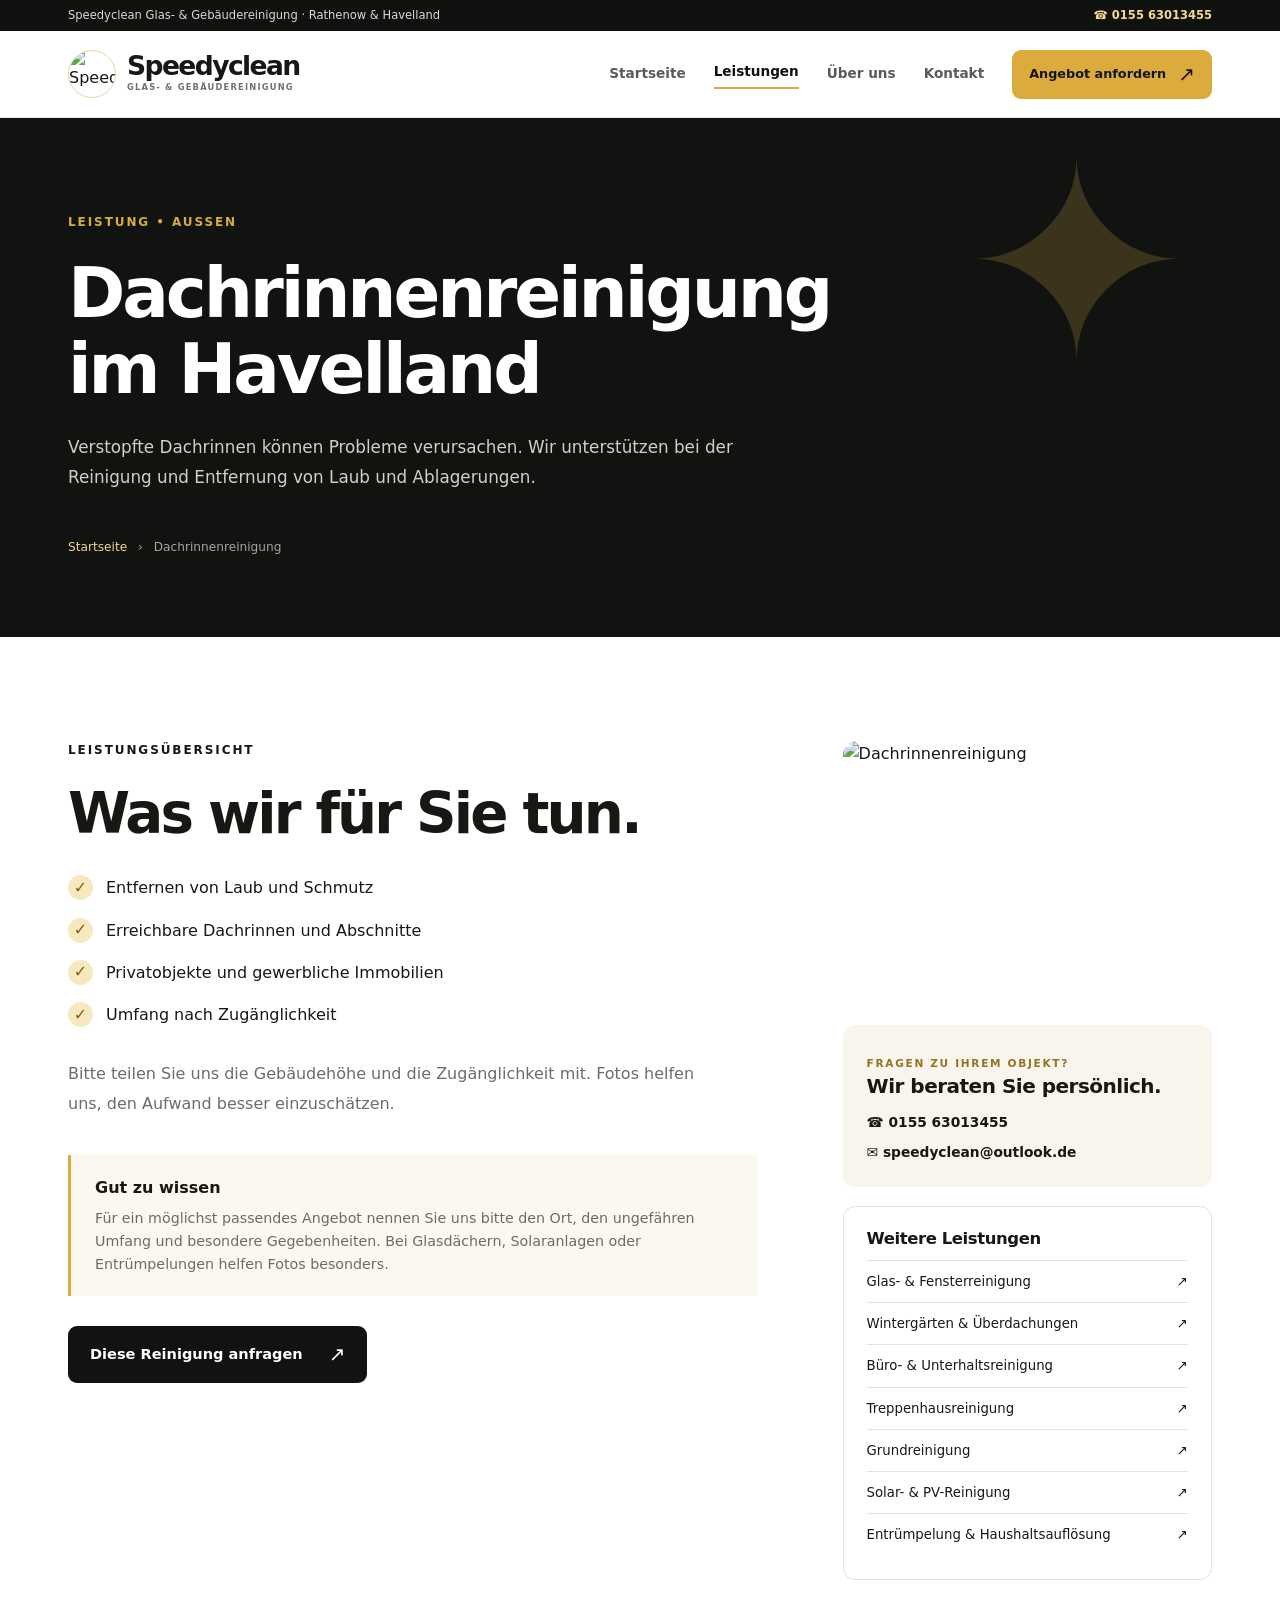
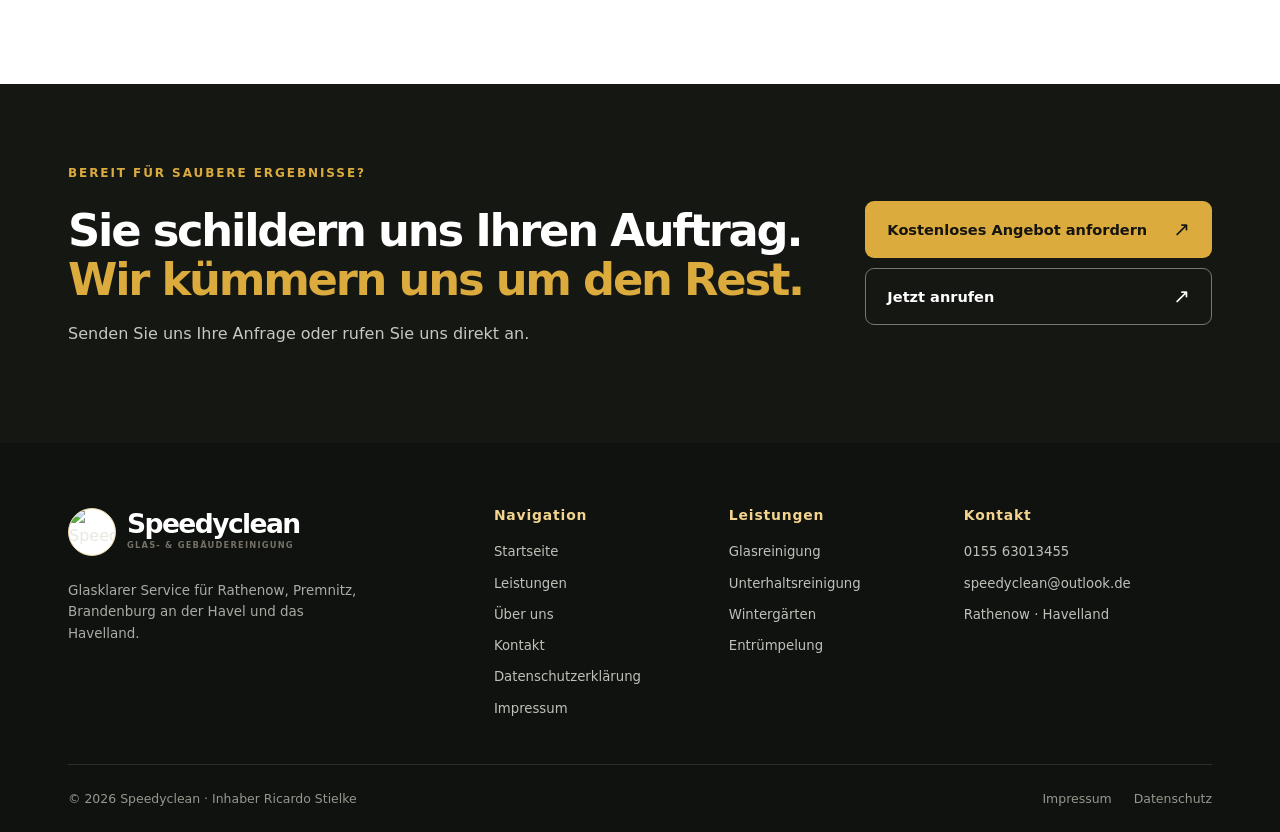
==== dachrinnenreinigung.html @ 1712abfa "Add files via upload" ====
<!DOCTYPE html>

<html lang="de"><head><meta charset="utf-8"/><meta content="width=device-width,initial-scale=1" name="viewport"/><meta content="#171714" name="theme-color"/><meta content="Verstopfte Dachrinnen können Probleme verursachen. Wir unterstützen bei der Reinigung und Entfernung von Laub und Ablagerungen." name="description"/><meta content="index,follow" name="robots"/><meta content="website" property="og:type"/><meta content="de_DE" property="og:locale"/><meta content="Dachrinnenreinigung im Havelland | Speedyclean" property="og:title"/><meta content="Verstopfte Dachrinnen können Probleme verursachen. Wir unterstützen bei der Reinigung und Entfernung von Laub und Ablagerungen." property="og:description"/><meta content="https://speedyclean-hvl.de/dachrinnenreinigung.html" property="og:url"/><meta content="https://speedyclean-hvl.de/assets/sc_dachrinnen.webp" property="og:image"/><link href="https://speedyclean-hvl.de/dachrinnenreinigung.html" rel="canonical"/><link href="assets/sc_logo.webp" rel="icon" type="image/webp"/><link href="styles.css" rel="stylesheet"/><title>Dachrinnenreinigung im Havelland | Speedyclean</title></head><body><div class="top-notice"><div class="container"><span>Speedyclean Glas- &amp; Gebäudereinigung · Rathenow &amp; Havelland</span><a href="tel:+4915563013455">☎ 0155 63013455</a></div></div><header class="site-header" id="site-header"><div class="container header-inner"><a aria-label="Speedyclean Startseite" class="wordmark" href="index.html"><span class="mark"><img alt="Speedyclean Firmenzeichen" class="" loading="lazy" src="assets/sc_logo.webp"/></span><span class="logo-text"><strong>Speedyclean</strong><small>GLAS- &amp; GEBÄUDEREINIGUNG</small></span></a><nav aria-label="Hauptnavigation" class="desktop-nav"><a class="nav-link" href="index.html">Startseite</a><a class="nav-link current" href="leistungen.html">Leistungen</a><a class="nav-link" href="ueber-uns.html">Über uns</a><a class="nav-link" href="kontakt.html">Kontakt</a></nav><div class="header-actions"><a aria-label="Jetzt anrufen" class="header-phone" href="tel:+4915563013455">☎</a><a aria-label="Angebot anfordern ↗ (öffnet Tally in einem neuen Tab)" class="btn btn-gold btn-header" href="https://tally.so/r/0Q2X4j" rel="noopener noreferrer" target="_blank">Angebot anfordern<span aria-hidden="true" class="btn-arrow">↗</span></a><button aria-controls="mobile-menu" aria-expanded="false" aria-label="Menü öffnen" class="mobile-menu-button" id="menu-trigger" type="button"><span></span><span></span><span></span></button></div></div><nav aria-label="Mobile Navigation" class="mobile-menu" id="mobile-menu"><a class="nav-link" href="index.html">Startseite</a><a class="nav-link current" href="leistungen.html">Leistungen</a><a class="nav-link" href="ueber-uns.html">Über uns</a><a class="nav-link" href="kontakt.html">Kontakt</a><a class="mobile-call" href="tel:+4915563013455">☎ 0155 63013455 anrufen</a></nav></header><main id="main"><section class="page-hero"><div class="container page-hero-inner"><p class="eyebrow eyebrow-gold">Leistung • Außen</p><h1>Dachrinnenreinigung im Havelland</h1><p>Verstopfte Dachrinnen können Probleme verursachen. Wir unterstützen bei der Reinigung und Entfernung von Laub und Ablagerungen.</p><div class="page-crumb"><a href="index.html">Startseite</a> <span>›</span> Dachrinnenreinigung</div></div></section><section class="section"><div class="container service-detail-grid"><div class="service-detail-main"><p class="eyebrow">Leistungsübersicht</p><h2>Was wir für Sie tun.</h2><ul class="checked-list"><li><span class="check-icon">✓</span>Entfernen von Laub und Schmutz</li><li><span class="check-icon">✓</span>Erreichbare Dachrinnen und Abschnitte</li><li><span class="check-icon">✓</span>Privatobjekte und gewerbliche Immobilien</li><li><span class="check-icon">✓</span>Umfang nach Zugänglichkeit</li></ul><p class="service-detail-text">Bitte teilen Sie uns die Gebäudehöhe und die Zugänglichkeit mit. Fotos helfen uns, den Aufwand besser einzuschätzen.</p><div class="soft-info"><strong>Gut zu wissen</strong><p>Für ein möglichst passendes Angebot nennen Sie uns bitte den Ort, den ungefähren Umfang und besondere Gegebenheiten. Bei Glasdächern, Solaranlagen oder Entrümpelungen helfen Fotos besonders.</p></div><a aria-label="Diese Reinigung anfragen ↗ (öffnet Tally in einem neuen Tab)" class="btn btn-dark" href="https://tally.so/r/0Q2X4j" rel="noopener noreferrer" target="_blank">Diese Reinigung anfragen<span aria-hidden="true" class="btn-arrow">↗</span></a></div><aside class="detail-aside"><div class="detail-visual"><img alt="Dachrinnenreinigung" class="" loading="lazy" src="assets/sc_dachrinnen.webp"/></div><div class="aside-contact"><span class="eyebrow">Fragen zu Ihrem Objekt?</span><h3>Wir beraten Sie persönlich.</h3><a href="tel:+4915563013455">☎ 0155 63013455</a><a href="mailto:speedyclean@outlook.de">✉ speedyclean@outlook.de</a></div><div class="related-services"><h3>Weitere Leistungen</h3><a class="related-item" href="glasreinigung.html"><span>Glas- &amp; Fensterreinigung</span><span aria-hidden="true">↗</span></a><a class="related-item" href="wintergartenreinigung.html"><span>Wintergärten &amp; Überdachungen</span><span aria-hidden="true">↗</span></a><a class="related-item" href="unterhaltsreinigung.html"><span>Büro- &amp; Unterhaltsreinigung</span><span aria-hidden="true">↗</span></a><a class="related-item" href="treppenhausreinigung.html"><span>Treppenhausreinigung</span><span aria-hidden="true">↗</span></a><a class="related-item" href="grundreinigung.html"><span>Grundreinigung</span><span aria-hidden="true">↗</span></a><a class="related-item" href="solarreinigung.html"><span>Solar- &amp; PV-Reinigung</span><span aria-hidden="true">↗</span></a><a class="related-item" href="entruempelung.html"><span>Entrümpelung &amp; Haushaltsauflösung</span><span aria-hidden="true">↗</span></a></div></aside></div></section><section class="closing-cta"><div class="container closing-inner"><div><p class="eyebrow eyebrow-gold">Bereit für saubere Ergebnisse?</p><h2>Sie schildern uns Ihren Auftrag.<br/><em>Wir kümmern uns um den Rest.</em></h2><p>Senden Sie uns Ihre Anfrage oder rufen Sie uns direkt an.</p></div><div class="closing-actions"><a aria-label="Kostenloses Angebot anfordern ↗ (öffnet Tally in einem neuen Tab)" class="btn btn-gold" href="https://tally.so/r/0Q2X4j" rel="noopener noreferrer" target="_blank">Kostenloses Angebot anfordern<span aria-hidden="true" class="btn-arrow">↗</span></a><a class="btn btn-outline-light" href="tel:+4915563013455">Jetzt anrufen<span aria-hidden="true" class="btn-arrow">↗</span></a></div></div></section></main><footer class="footer"><div class="container"><div class="footer-top"><div class="footer-brand"><a class="wordmark wordmark-footer" href="index.html"><span class="mark"><img alt="Speedyclean Firmenzeichen" class="" loading="lazy" src="assets/sc_logo.webp"/></span><span class="logo-text"><strong>Speedyclean</strong><small>GLAS- &amp; GEBÄUDEREINIGUNG</small></span></a><p>Glasklarer Service für Rathenow, Premnitz, Brandenburg an der Havel und das Havelland.</p></div><div class="footer-col"><h3>Navigation</h3><a href="index.html">Startseite</a><a href="leistungen.html">Leistungen</a><a href="ueber-uns.html">Über uns</a><a href="kontakt.html">Kontakt</a><a href="datenschutz.html">Datenschutzerklärung</a><a href="impressum.html">Impressum</a></div><div class="footer-col"><h3>Leistungen</h3><a href="glasreinigung.html">Glasreinigung</a><a href="unterhaltsreinigung.html">Unterhaltsreinigung</a><a href="wintergartenreinigung.html">Wintergärten</a><a href="entruempelung.html">Entrümpelung</a></div><div class="footer-col"><h3>Kontakt</h3><a href="tel:+4915563013455">0155 63013455</a><a href="mailto:speedyclean@outlook.de">speedyclean@outlook.de</a><span>Rathenow · Havelland</span></div></div><div class="footer-bottom"><span>© 2026 Speedyclean · Inhaber Ricardo Stielke</span><span><a href="impressum.html">Impressum</a><a href="datenschutz.html">Datenschutz</a></span></div></div></footer><div class="mobile-sticky-cta"><a href="tel:+4915563013455">☎ Anrufen</a><a aria-label="✦ Angebot anfordern (öffnet Tally in einem neuen Tab)" href="https://tally.so/r/0Q2X4j" rel="noopener noreferrer" target="_blank">✦ Angebot anfordern</a></div><script defer="" src="main.js"></script></body></html>
---- styles.css ----
:root{--ink:#171714;--black:#111310;--charcoal:#202321;--gold:#dbab3e;--gold-dark:#bc8725;--cream:#f8f7f3;--muted:#6c6c68;--border:#e6e2d8;--line:#343735;--white:#fff;--font:system-ui,-apple-system,'Segoe UI',Arial,sans-serif;--display:system-ui,-apple-system,'Segoe UI',Arial,sans-serif;--radius:16px}
*,*:before,*:after{box-sizing:border-box}html{scroll-behavior:smooth}body{margin:0;color:var(--ink);background:#fff;font:16px/1.6 var(--font);-webkit-font-smoothing:antialiased}a{color:inherit;text-decoration:none}button,input,textarea,select{font:inherit}button{cursor:pointer}img{display:block;max-width:100%}h1,h2,h3,p{margin-top:0}h1,h2,h3{font-family:var(--display);line-height:1.1}h1{font-weight:600;letter-spacing:-.045em}h2{font-size:clamp(2.4rem,4.4vw,4.4rem);font-weight:600;letter-spacing:-.05em}h3{font-size:1.25rem;letter-spacing:-.025em}em{font-style:normal;color:var(--gold)}.container{max-width:1200px;padding:0 28px;margin:0 auto}.section{padding:104px 0}.eyebrow{font-weight:700;letter-spacing:.16em;text-transform:uppercase;font-size:.75rem;margin-bottom:23px}.eyebrow-gold{color:var(--gold)}.muted{color:var(--muted)}.btn{display:inline-flex;align-items:center;justify-content:space-between;gap:26px;border:1px solid transparent;border-radius:9px;padding:15px 21px;font-size:.91rem;font-weight:700;min-height:52px;line-height:1.25;transition:transform .15s,background .15s,border-color .15s;white-space:nowrap}.btn:hover{transform:translateY(-2px)}.btn:focus-visible,.nav-link:focus-visible,.filter-chip:focus-visible,button:focus-visible,a:focus-visible{outline:3px solid #498ada;outline-offset:3px}.btn-arrow{font-size:1.25rem;font-weight:400}.btn-dark{background:var(--black);color:#fff}.btn-dark:hover{background:#323732}.btn-gold{background:var(--gold);color:#15140f}.btn-gold:hover{background:#f4c661}.btn-outline-light{color:#fff;border-color:#777873;background:transparent}.btn-outline-light:hover{background:#ffffff14}.btn-outline-dark{border-color:#d6d2c6;color:var(--ink);background:#fff}.btn-outline-dark:hover{background:#f5f2e8}.top-notice{background:#10120f;color:#dadbd5;font-size:.72rem}.top-notice>.container{display:flex;justify-content:space-between;align-items:center;min-height:31px}.top-notice a{color:#f5d693;font-weight:700}.site-header{position:sticky;top:0;background:rgba(255,255,255,.96);backdrop-filter:blur(15px);z-index:90;border-bottom:1px solid #eeeae1}.header-inner{display:flex;align-items:center;justify-content:space-between;min-height:86px;gap:28px}.wordmark{display:flex;align-items:center;gap:11px;flex-shrink:0}.mark{width:48px;height:48px;border-radius:50%;overflow:hidden;border:1px solid #e6d5a1;background:#fff;display:flex;align-items:center;justify-content:center}.mark img{width:110%;height:110%;object-fit:cover;object-position:center 52%}.logo-text{display:flex;flex-direction:column;line-height:1}.logo-text strong{font:700 1.66rem/1 var(--display);letter-spacing:-.06em}.logo-text small{font:700 .52rem/1.8 var(--font);letter-spacing:.145em;color:#737168;white-space:nowrap}.desktop-nav{display:flex;gap:28px;align-items:center;margin-left:auto}.nav-link{font-weight:700;font-size:.85rem;color:#5a5a57;transition:color .15s}.nav-link:hover,.nav-link.current{color:#101110}.nav-link.current{box-shadow:0 2px var(--gold);padding-bottom:4px}.header-actions{display:flex;align-items:center;gap:12px}.btn-header{padding:11px 16px;min-height:44px;font-size:.8rem;gap:12px}.header-phone{display:none}.mobile-menu-button{display:none;background:transparent;border:0;padding:8px;flex-direction:column;gap:5px}.mobile-menu-button span{width:23px;height:2px;background:#1b1a16;display:block}.mobile-menu{display:none}.hero{background:var(--black);color:#fff;overflow:hidden}.hero-grid{min-height:650px;display:grid;grid-template-columns:1.17fr .83fr;gap:60px;align-items:center;padding-top:54px;padding-bottom:72px}.hero-copy{padding:20px 0 12px}.live-dot{display:inline-block;width:8px;height:8px;margin-right:10px;border-radius:50%;background:var(--gold);box-shadow:0 0 0 5px #dbab3e25}.hero h1{font-size:clamp(3.15rem,5.4vw,5.8rem);line-height:1.035;margin:24px 0 28px;max-width:700px}.hero h1 em{display:block}.hero-lead{max-width:530px;font-size:1.04rem;color:#c7cbc5;line-height:1.77}.hero-actions{display:flex;gap:10px;flex-wrap:wrap;margin-top:32px}.hero-meta{display:flex;flex-wrap:wrap;gap:15px 22px;margin-top:50px;color:#d2d3cd;font-size:.78rem}.hero-meta b{color:var(--gold);margin-right:6px}.hero-art{position:relative;align-self:stretch;min-height:550px;display:flex;align-items:center}.hero-art-panel{background:#25231d;border:1px solid #5c4b2b;box-shadow:27px 30px 0 #ffffff09;max-height:535px;width:100%;height:100%;overflow:hidden;position:relative;border-radius:180px 180px 14px 14px}.hero-art-panel:before{content:'';position:absolute;inset:0;background:linear-gradient(180deg,transparent 42%,#09090924);z-index:1}.brand-poster{width:100%;height:100%;object-fit:cover;object-position:50% 37%}.hero-floating{position:absolute;right:-28px;bottom:55px;z-index:3;background:#fff;color:#1c1b18;border-radius:12px;display:flex;align-items:center;gap:16px;padding:15px 20px;box-shadow:0 12px 50px #0004}.float-icon{width:45px;height:45px;display:flex;align-items:center;justify-content:center;border-radius:50%;background:#fcf3db;color:#956c15;font-size:1.5rem}.hero-floating div{display:flex;flex-direction:column}.hero-floating strong{font-family:var(--display);font-size:1.05rem}.hero-floating div span{font-size:.76rem;color:#76766f}.hero-stripe{white-space:nowrap;overflow:hidden;font-weight:800;letter-spacing:.17em;font-size:.7rem;color:#111;background:var(--gold);padding:15px 0;text-align:center}.hero-stripe span{margin:0 24px}.section-heading{max-width:730px;margin-bottom:38px}.section-heading h2{margin-bottom:15px}.section-heading>p:last-child{color:var(--muted);max-width:610px;line-height:1.75}.services-grid{display:grid;grid-template-columns:repeat(3,minmax(0,1fr));gap:22px}.service-card{border:1px solid var(--border);border-radius:var(--radius);overflow:hidden;display:flex;flex-direction:column;background:#fff;transition:transform .2s,box-shadow .2s}.service-card:hover{transform:translateY(-4px);box-shadow:0 16px 40px #27231c12}.service-card-image{display:block;position:relative;overflow:hidden;height:185px;background:#e5e5e2}.service-card-image img{width:100%;height:100%;object-fit:cover;transition:transform .25s}.service-card:hover .service-card-image img{transform:scale(1.04)}.service-chip{position:absolute;top:13px;left:13px;background:#fffdf2e8;color:#3e3522;border-radius:40px;font-weight:700;font-size:.69rem;padding:4px 12px}.service-card-body{padding:22px 23px 24px;display:flex;flex-direction:column;flex:1}.service-card-symbol{color:#bb8722;font-size:1.5rem;height:25px}.service-card h3{font-size:1.31rem;margin:13px 0 10px}.service-card p{font-size:.88rem;color:var(--muted);flex:1;line-height:1.65;margin-bottom:18px}.text-link{font-weight:800;font-size:.85rem;display:inline-flex;align-items:center;gap:9px}.text-link:hover{color:var(--gold-dark)}.center-action{display:flex;justify-content:center;margin-top:34px}.dark-feature{background:#1b1d1a;color:#fff}.split-feature{display:grid;grid-template-columns:1fr 1fr;gap:90px;align-items:center}.feature-img{height:480px;overflow:hidden;position:relative;border-radius:14px;background:#bbb}.feature-photo{width:100%;height:100%;object-fit:cover}.feature-note{position:absolute;bottom:20px;left:20px;background:#fff;padding:8px 15px;color:#1b1b18;border-radius:8px;font-size:.75rem;font-weight:700}.feature-copy h2{margin-bottom:26px}.feature-copy p:not(.eyebrow){color:#c1c4bf;line-height:1.8;margin-bottom:16px}.feature-copy .btn{margin-top:15px}.steps-layout{display:grid;grid-template-columns:1fr 1fr;gap:110px}.steps-intro{color:var(--muted);margin-bottom:27px;max-width:450px}.steps-list{border-top:1px solid var(--border)}.step{display:grid;grid-template-columns:80px 1fr;gap:22px;border-bottom:1px solid var(--border);padding:29px 0}.step>span{color:#b88e37;font-size:2rem;font-weight:600;font-family:var(--display)}.step h3{margin:5px 0 9px}.step p{color:var(--muted);font-size:.88rem;margin:0}.coverage-section{background:#f5f4ef}.coverage-grid{display:grid;grid-template-columns:1fr 1fr;align-items:center;gap:60px}.coverage-grid h2{margin-bottom:23px}.coverage-grid>div>p:not(.eyebrow){max-width:430px;color:var(--muted)}.location-board{background:#fff;padding:32px;border-radius:18px;box-shadow:0 18px 50px #231e1009}.location-board-header{font-weight:800;letter-spacing:.12em;font-size:.7rem;color:#9c853c}.location-tags{display:flex;flex-wrap:wrap;gap:10px;margin:26px 0}.location-tags span{padding:10px 13px;border:1px solid #e4d7b5;background:#fdfbf4;border-radius:9px;font-size:.83rem;font-weight:700}.location-board p{color:var(--muted);font-size:.84rem;margin:0}.faq-grid{display:grid;grid-template-columns:.85fr 1.15fr;gap:100px}.faq-list{border-top:1px solid var(--border)}.faq-list details{border-bottom:1px solid var(--border);padding:21px 0}.faq-list summary{display:flex;justify-content:space-between;align-items:center;gap:10px;cursor:pointer;font-size:.96rem;font-weight:700;list-style:none}.faq-list summary::-webkit-details-marker{display:none}.faq-list summary span{font-size:1.6rem;font-weight:400;color:#a7812f}.faq-list details[open] summary span{transform:rotate(45deg)}.faq-list details p{font-size:.9rem;color:var(--muted);line-height:1.8;max-width:600px;margin:17px 20px 5px 0}.closing-cta{background:#151713;color:#fff;padding:80px 0}.closing-inner{display:flex;justify-content:space-between;align-items:center;gap:60px}.closing-inner h2{font-size:clamp(2.1rem,3.5vw,3.5rem);margin-bottom:17px}.closing-inner p:not(.eyebrow){color:#c6c8c1}.closing-actions{display:flex;flex-direction:column;gap:10px}.footer{background:#10120f;color:#e8e8e1;padding:65px 0 23px}.footer-top{display:grid;grid-template-columns:2fr 1fr 1fr 1.3fr;gap:44px;padding-bottom:45px}.wordmark-footer .logo-text strong{color:#fff}.footer-brand>p{color:#a9aba4;font-size:.84rem;max-width:310px;margin-top:24px}.footer-col{display:flex;flex-direction:column;gap:10px}.footer-col h3{color:#f2d48e;font-size:.87rem;letter-spacing:.06em;margin-bottom:8px}.footer-col a,.footer-col span{color:#bfc1b9;font-size:.83rem;overflow-wrap:anywhere}.footer-col a:hover,.footer-bottom a:hover{color:var(--gold)}.footer-bottom{display:flex;justify-content:space-between;gap:20px;padding-top:24px;border-top:1px solid #2a2d29;font-size:.78rem;color:#95988e}.footer-bottom>span:last-child{display:flex;gap:22px}.mobile-sticky-cta{display:none}.page-hero{background:var(--black);color:#fff;position:relative;overflow:hidden}.page-hero:after{content:'✦';color:#f0bf5030;position:absolute;right:7%;top:2%;font-size:17rem;line-height:1}.page-hero-inner{padding-top:95px;padding-bottom:80px;position:relative;z-index:1}.page-hero h1{font-size:clamp(3rem,5.4vw,5.8rem);max-width:800px;margin-bottom:25px}.page-hero p:not(.eyebrow){color:#ced1ca;max-width:725px;line-height:1.8;font-size:1.05rem}.page-crumb{margin-top:45px;color:#a3a79e;font-size:.76rem}.page-crumb a{color:#f3d58f}.page-crumb span{margin:0 7px}.filter-bar{display:flex;align-items:center;gap:9px;flex-wrap:wrap;margin-bottom:32px}.filter-bar>span{color:#73736e;font-size:.84rem;margin-right:10px}.filter-chip{border:1px solid #e2ded5;background:#fff;border-radius:50px;font-size:.83rem;font-weight:700;padding:9px 17px}.filter-chip.active{background:#181a17;color:#fff;border-color:#181a17}.service-footnote{text-align:center;margin-top:32px;color:var(--muted);font-size:.85rem}.service-detail-grid{display:grid;grid-template-columns:1.4fr .75fr;gap:85px;align-items:start}.service-detail-main h2{margin:0 0 30px}.checked-list{padding:0;margin:0 0 30px;list-style:none;display:grid;gap:16px}.checked-list li{display:flex;align-items:start;gap:13px;line-height:1.65}.check-icon{font-weight:800;border-radius:50%;color:#866006;background:#f6e9bf;width:25px;height:25px;flex:0 0 25px;display:flex;align-items:center;justify-content:center}.service-detail-text{color:var(--muted);line-height:1.9;max-width:650px}.soft-info{border-left:3px solid var(--gold);padding:20px 24px;margin:35px 0 30px;background:#faf8f1}.soft-info p{color:#6f6b60;font-size:.89rem;margin:7px 0 0}.detail-aside{position:relative}.detail-visual{height:265px;border-radius:14px;overflow:hidden}.detail-visual img{height:100%;width:100%;object-fit:cover}.aside-contact{background:#f7f5ec;padding:24px;border-radius:12px;margin:19px 0}.aside-contact .eyebrow{font-size:.66rem;color:#967223;margin-bottom:9px}.aside-contact h3{margin-bottom:14px}.aside-contact a{display:block;font-size:.86rem;font-weight:700;overflow-wrap:anywhere;margin-top:8px}.related-services{border:1px solid var(--border);padding:23px;border-radius:12px}.related-services h3{font-size:1.03rem;margin-bottom:12px}.related-item{display:flex;justify-content:space-between;align-items:center;gap:10px;padding:10px 0;border-top:1px solid var(--border);font-size:.83rem}.related-item:hover{color:#ad7c25}.about-grid{display:grid;grid-template-columns:.9fr 1.1fr;gap:90px;align-items:center}.about-art{max-height:625px;overflow:hidden;border-radius:18px;background:#1a1b16}.about-art img{width:100%;height:100%;object-fit:cover}.about-copy h2{margin-bottom:28px}.about-copy>p:not(.eyebrow){line-height:1.8;color:#686a64}.about-sign{display:flex;flex-direction:column;margin:24px 0 32px}.about-sign strong{font-family:var(--display);font-size:1.28rem}.about-sign span{font-size:.81rem;color:#74756f}.values-section{background:#f7f6f1}.values-grid{display:grid;grid-template-columns:repeat(3,1fr);gap:18px}.values-grid article{border:1px solid #e7e0cd;border-radius:14px;background:#fff;padding:32px}.values-grid article>span{font-family:var(--display);color:#bf952d;font-size:2.5rem}.values-grid article h3{margin:19px 0 10px}.values-grid article p{font-size:.89rem;color:var(--muted);margin:0}.contact-grid{display:grid;grid-template-columns:.82fr 1.18fr;gap:95px}.contact-left h2{margin-bottom:40px}.contact-method{display:flex;align-items:flex-start;gap:20px;padding:22px 0;border-bottom:1px solid var(--border)}.method-icon{border:1px solid #e9d5a0;background:#fdf7e8;border-radius:12px;width:46px;height:46px;display:grid;place-items:center;color:#9c6e11;font-size:1.35rem;flex-shrink:0}.contact-method>div:last-child{display:flex;flex-direction:column}.contact-method small{font-size:.72rem;color:#8a8b84}.contact-method a,.contact-method strong{font-size:1.12rem;font-weight:800;overflow-wrap:anywhere}.contact-method span{font-size:.78rem;color:var(--muted)}.contact-note{margin-top:37px;padding:27px;border-radius:14px;background:#f6f4ed}.contact-note h3{margin-bottom:10px}.contact-note p{color:var(--muted);font-size:.87rem}.tiny-pill{display:inline-block;border-radius:5px;padding:4px 9px;background:#f2e2b1;color:#614909;font-size:.69rem;font-weight:800;letter-spacing:.08em}.contact-form-panel{border:1px solid var(--border);border-radius:17px;padding:36px;background:#fff;box-shadow:0 22px 70px #00000007}.form-label{font-size:.72rem;letter-spacing:.12em;font-weight:800;color:#a67a1c}.contact-form-panel h2{font-size:2rem;letter-spacing:-.04em;margin:11px 0 14px}.contact-form-panel>p{font-size:.86rem;color:var(--muted);margin-bottom:25px}.contact-form-panel form{display:flex;flex-direction:column;gap:17px}.form-row{display:grid;grid-template-columns:1fr 1fr;gap:15px}.contact-form-panel label{display:flex;flex-direction:column;gap:7px;font-size:.82rem;font-weight:700}.contact-form-panel input:not([type=checkbox]):not([type=file]),.contact-form-panel textarea,.contact-form-panel select{width:100%;background:#fbfaf7;border:1px solid #dcd9d0;border-radius:8px;padding:13px 12px;outline:none;color:#222}.contact-form-panel input:focus,.contact-form-panel textarea:focus,.contact-form-panel select:focus{border-color:#ad8730;box-shadow:0 0 0 3px #dbab3e30}.required{color:#a9761b}.upload-faux{padding:14px;border:1px dashed #cfc4a9;border-radius:9px;background:#fdfbf5}.upload-faux input{font-size:.81rem}.upload-faux small{font-size:.74rem;font-weight:400;color:var(--muted)}#selected-photos{font-size:.76rem;color:#9d741a;font-weight:700}.check-line{flex-direction:row!important;align-items:flex-start;gap:10px!important;font-size:.82rem!important;font-weight:400!important}.check-line input{margin-top:4px;accent-color:#aa8026}.check-line a{text-decoration:underline;font-weight:700}.check-line small{display:block;color:#8b774e;margin-top:4px}.submit-btn{border:0;justify-content:space-between;text-align:left}.demo-disclaimer{font-size:.77rem;color:#7f786a;margin:0}.legal{max-width:820px;line-height:1.9}.legal h2{font-size:1.7rem;margin-top:32px;margin-bottom:12px}.legal a{text-decoration:underline;color:#8d641c}.notice-alert{background:#fcf1d6;padding:23px 28px;border-left:4px solid #bd8b24;border-radius:8px;margin-bottom:35px}.notice-alert p{margin:7px 0 0}.is-hidden{display:none!important}
@media(max-width:1120px){.desktop-nav{gap:17px}.header-inner{gap:16px}.hero-grid{gap:30px}.hero-floating{right:0}.split-feature{gap:50px}.contact-grid{gap:40px}}
@media(max-width:900px){.desktop-nav,.btn-header{display:none}.header-phone{display:flex;font-size:1.3rem;border:1px solid var(--border);border-radius:9px;width:43px;height:43px;align-items:center;justify-content:center}.mobile-menu-button{display:flex}.mobile-menu{position:absolute;left:0;right:0;top:100%;background:#fff;border-bottom:1px solid #ddd;padding:18px 24px 25px;box-shadow:0 18px 30px #0001}.mobile-menu.open{display:flex;flex-direction:column;gap:16px}.mobile-menu .nav-link{font-size:1.05rem}.mobile-call{background:#dbab3e;border-radius:8px;padding:13px 16px;font-weight:800;text-align:center}.hero-grid{grid-template-columns:1fr;gap:30px;padding-top:42px;padding-bottom:60px}.hero-copy{max-width:760px}.hero-art{min-height:340px;max-width:580px;width:100%;margin:0 auto}.hero-art-panel{height:440px;border-radius:16px}.brand-poster{object-position:50% 46%}.hero h1 em{display:inline}.services-grid{grid-template-columns:repeat(2,minmax(0,1fr))}.split-feature,.steps-layout,.coverage-grid,.faq-grid,.about-grid,.contact-grid{grid-template-columns:1fr;gap:45px}.feature-img{height:360px}.footer-top{grid-template-columns:1.5fr 1fr 1fr;gap:30px}.footer-col:last-child{grid-column:1/-1}.detail-aside{display:grid;grid-template-columns:1fr 1fr;gap:18px}.detail-visual{grid-column:1/-1}.service-detail-grid{grid-template-columns:1fr;gap:40px}.closing-inner{align-items:flex-start;flex-direction:column;gap:25px}.closing-actions{flex-direction:row}.values-grid{gap:10px}}
@media(max-width:600px){.container{padding:0 19px}.section{padding:68px 0}.top-notice>.container{min-height:29px;justify-content:center}.top-notice span{display:none}.header-inner{min-height:67px}.mark{width:39px;height:39px}.logo-text strong{font-size:1.4rem}.logo-text small{font-size:.44rem}.header-actions{gap:6px}.hero-grid{padding-top:44px;padding-bottom:48px}.hero h1{font-size:clamp(2.65rem,10vw,4rem)}.hero-lead{font-size:.95rem}.hero-actions{flex-direction:column;align-items:stretch}.hero-meta{margin-top:32px;gap:9px 16px}.hero-art{min-height:350px}.hero-art-panel{max-height:390px;width:100%;border-radius:120px 120px 12px 12px}.hero-floating{right:6px;bottom:2px;padding:11px 13px}.float-icon{width:35px;height:35px}.hero-floating strong{font-size:.9rem}.hero-floating div span{font-size:.7rem}.hero-stripe{font-size:.62rem;padding:12px 0}.hero-stripe span{margin:0 12px}.services-grid{grid-template-columns:1fr}.service-card-image{height:185px}.service-card-body{padding:18px 19px 22px}.section-heading{margin-bottom:26px}.section-heading h2,h2{font-size:clamp(2.1rem,9vw,2.75rem)}.feature-img{height:285px}.step{grid-template-columns:50px 1fr;gap:15px}.step>span{font-size:1.5rem}.location-board{padding:23px}.closing-cta{padding:62px 0 76px}.closing-actions{flex-direction:column;width:100%}.closing-actions .btn{width:100%}.footer{padding:55px 0 92px}.footer-top{grid-template-columns:1fr 1fr;gap:28px}.footer-brand{grid-column:1/-1}.footer-col:last-child{grid-column:auto}.footer-bottom{flex-direction:column;gap:10px}.mobile-sticky-cta{display:grid;grid-template-columns:1fr 1.4fr;position:fixed;bottom:0;left:0;right:0;z-index:95;background:#fff;padding:9px 14px calc(9px + env(safe-area-inset-bottom));gap:9px;box-shadow:0 -5px 25px #0002}.mobile-sticky-cta a{text-align:center;font-size:.83rem;display:grid;place-items:center;min-height:46px;font-weight:800;border-radius:8px}.mobile-sticky-cta a:first-child{border:1px solid var(--border)}.mobile-sticky-cta a:last-child{background:var(--gold)}.page-hero-inner{padding-top:72px;padding-bottom:58px}.page-hero h1{font-size:clamp(2.5rem,10vw,3.7rem)}.page-hero:after{right:-40px;top:0;font-size:12rem}.page-crumb{margin-top:26px}.contact-form-panel{padding:20px 16px}.form-row{grid-template-columns:1fr}.detail-aside{display:block}.about-art{max-height:460px}.values-grid{grid-template-columns:1fr}.faq-list summary{font-size:.86rem}.related-services{margin-bottom:22px}.contact-method a{font-size:.99rem}}
@media(prefers-reduced-motion:reduce){*,*:before,*:after{scroll-behavior:auto!important;transition:none!important}}

/* Tally booking link: real customer questionnaire opens only on intentional click */
.tally-features{display:grid;gap:18px;margin:26px 0 30px}
.tally-feature{display:flex;gap:14px;align-items:flex-start;padding:0 0 15px;border-bottom:1px solid #e9e5dd}
.tally-feature>span{background:#f4e4bc;color:#785613;font-size:.82rem;font-weight:800;border-radius:9px;min-width:36px;height:36px;display:grid;place-items:center}
.tally-feature>div{display:flex;flex-direction:column;gap:4px}
.tally-feature strong{font-size:.94rem}
.tally-feature small{font-size:.82rem;line-height:1.45;color:#77766c}
.tally-primary-button{display:flex;justify-content:space-between;width:100%;text-align:center}
.contact-form-panel .tally-context{margin:17px 0 0;font-size:.76rem;line-height:1.65;color:#6e6d65}
.tally-context a,.tally-alternative a{text-decoration:underline;text-underline-offset:3px}
.tally-alternative{margin-top:28px;padding-top:18px;border-top:1px solid #e9e5dd;font-size:.85rem;color:#5c5b53}
.tally-alternative a{font-weight:800;color:#292920}
@media(max-width:560px){.tally-primary-button{font-size:.9rem}}

/* Einsatzgebiete: regionale und angrenzende Orte getrennt darstellen */
.location-board .coverage-group-label{margin:24px 0 0;color:#605b50;font-weight:750;font-size:.88rem}
.location-board .location-tags{margin:12px 0 0}
.location-tags-outer span{background:#f7f7f4;border-color:#dfded9}
.location-board .coverage-help{margin-top:20px;font-size:.83rem;line-height:1.6}


/* Kundenbewertungen: statische Originalauszüge aus Google-Rezensionen */
.reviews-section{background:#f8f7f3}
.reviews-header{display:grid;grid-template-columns:minmax(0,1fr) 280px;align-items:end;gap:40px;margin-bottom:34px}
.reviews-intro h2{margin-bottom:15px}
.reviews-intro h2 em{font-style:normal;color:#a77a23}
.reviews-intro>p:last-child{max-width:640px;color:var(--muted);margin-bottom:0}
.reviews-overall{display:block;background:#fff;border:1px solid #e7dfce;border-radius:15px;padding:23px 24px 21px;box-shadow:0 14px 28px #281d0808;transition:border-color .18s,transform .18s}
.reviews-overall:hover{border-color:#b9903d;transform:translateY(-2px)}
.reviews-google-label{display:block;color:#635f54;font-size:.82rem;font-weight:750;letter-spacing:.01em}
.reviews-score-row{display:flex;align-items:center;gap:15px;margin:9px 0 4px}
.reviews-score-row strong{font-size:2.3rem;line-height:1.1;font-weight:750;letter-spacing:-.055em}
.reviews-outof{font-size:.84rem;color:#746f65;letter-spacing:normal;font-weight:600;margin-left:4px}
.reviews-rating-visual{position:relative;display:inline-block;font-size:1.33rem;letter-spacing:1px;white-space:nowrap;line-height:1}
.reviews-stars-base{color:#d7d3c9}
.reviews-stars-fill{position:absolute;inset:0 auto 0 0;width:86%;overflow:hidden;color:#d3a13e;white-space:nowrap}
.reviews-count{font-size:.76rem;line-height:1.45;color:#6c665b}
.reviews-count span{font-weight:800;color:#a67925}
.reviews-grid{display:grid;grid-template-columns:repeat(2,minmax(0,1fr));gap:19px}
.review-card{display:flex;flex-direction:column;min-width:0;padding:28px 29px 25px;border:1px solid #e7e1d3;border-radius:14px;background:#fff;box-shadow:0 9px 24px #231f1507}
.review-card-top{display:flex;justify-content:space-between;align-items:center;gap:12px;flex-wrap:wrap}
.review-stars{font-size:1.13rem;letter-spacing:2px;color:#c39130;line-height:1.15}
.review-type{font-size:.7rem;font-weight:800;color:#7e6739;background:#fbf4e4;border-radius:50px;padding:5px 10px}
.review-quote{font-style:normal;font-size:1rem;line-height:1.78;color:#34322d;margin:20px 0 23px;flex:1}
.review-credit{display:flex;align-items:center;gap:11px;padding-top:17px;border-top:1px solid #efede7}
.review-initial{display:grid;place-items:center;flex:0 0 37px;width:37px;height:37px;border-radius:50%;background:#f0e4c7;color:#71551b;font-weight:800}
.review-credit>div{display:flex;flex-direction:column;line-height:1.4}
.review-credit strong{font-size:.87rem;font-weight:800}
.review-credit div span{font-size:.72rem;color:#827e73}
.reviews-footer{display:flex;align-items:center;justify-content:space-between;gap:22px;margin-top:28px}
.reviews-footer p{color:var(--muted);font-size:.78rem;line-height:1.6;margin:0}
.reviews-footer .btn{flex-shrink:0}
@media(max-width:900px){.reviews-header{grid-template-columns:1fr;gap:24px}.reviews-overall{max-width:370px}.review-card{padding:23px 23px 22px}}
@media(max-width:650px){.reviews-grid{grid-template-columns:1fr;gap:14px}.reviews-footer{flex-direction:column;align-items:stretch}.reviews-footer .btn{width:100%;white-space:normal}.review-quote{font-size:.97rem}.review-card-top{gap:7px}.review-type{font-size:.65rem}}
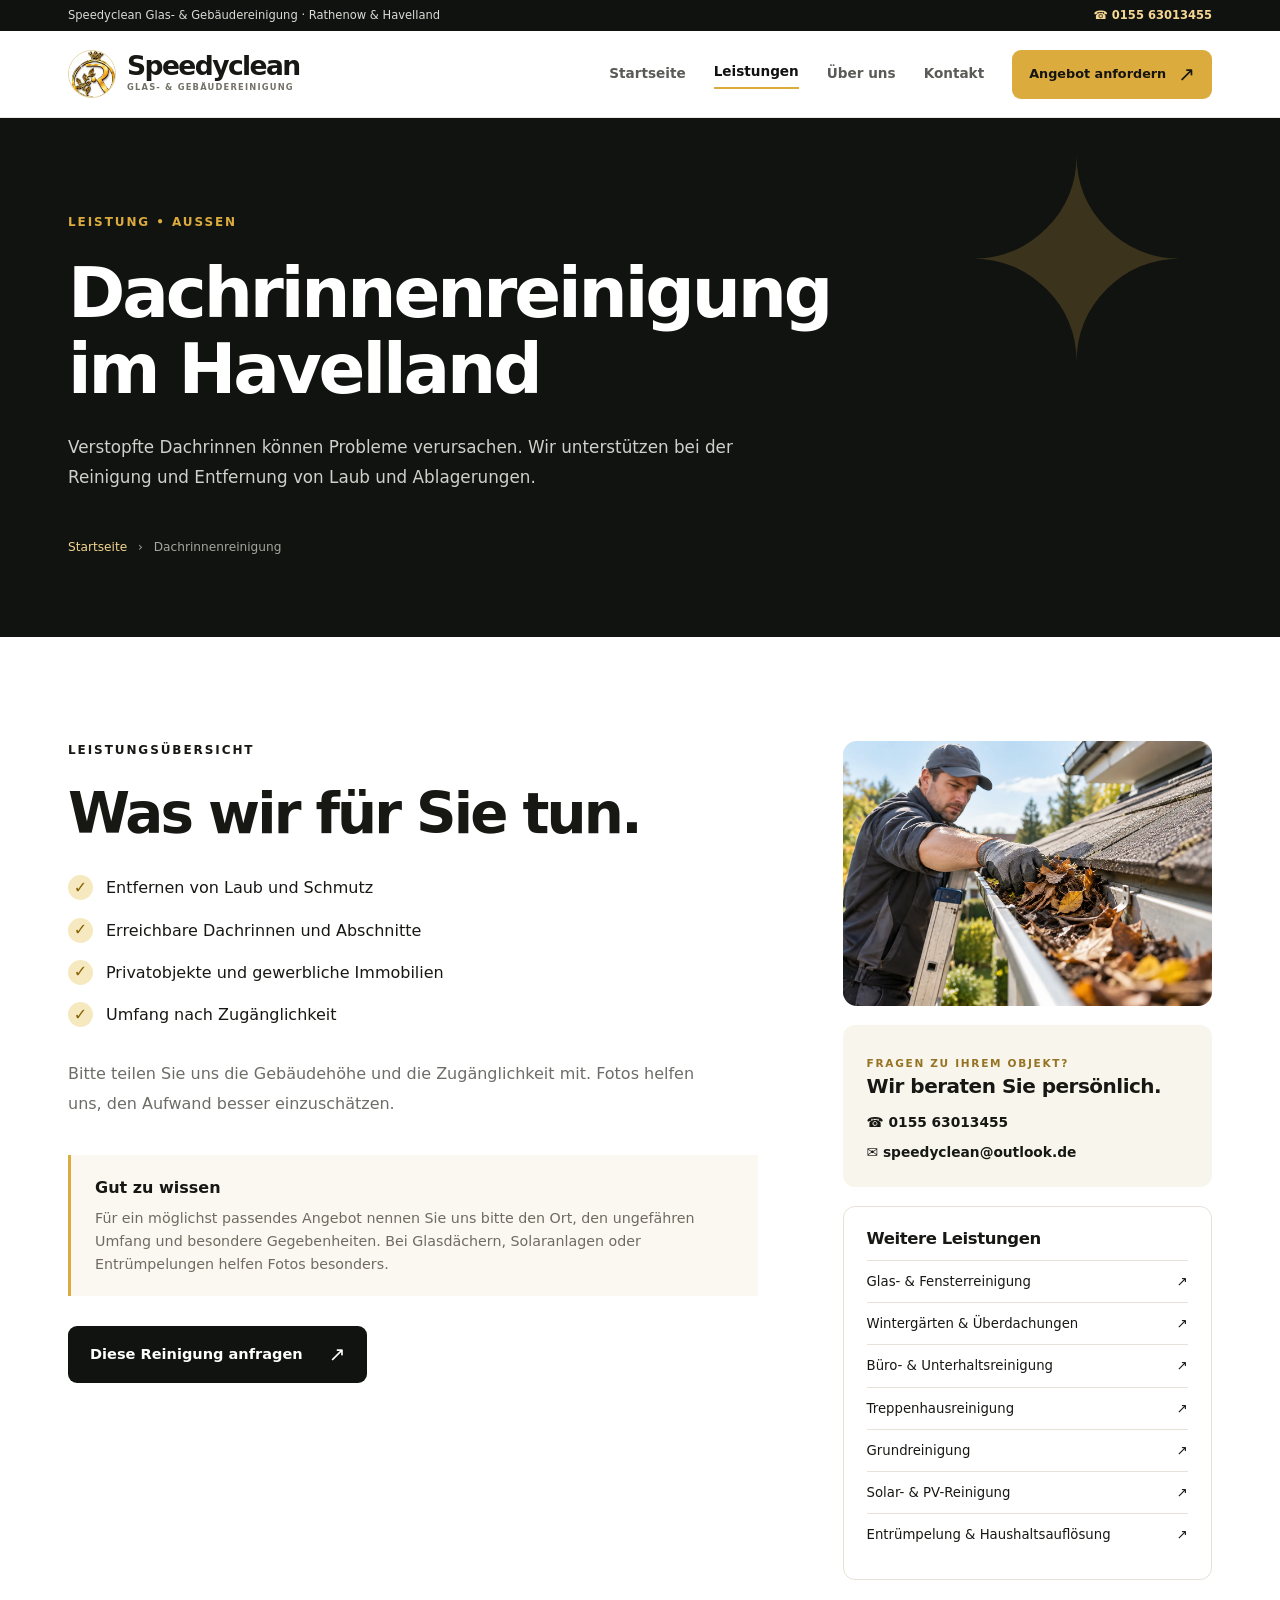
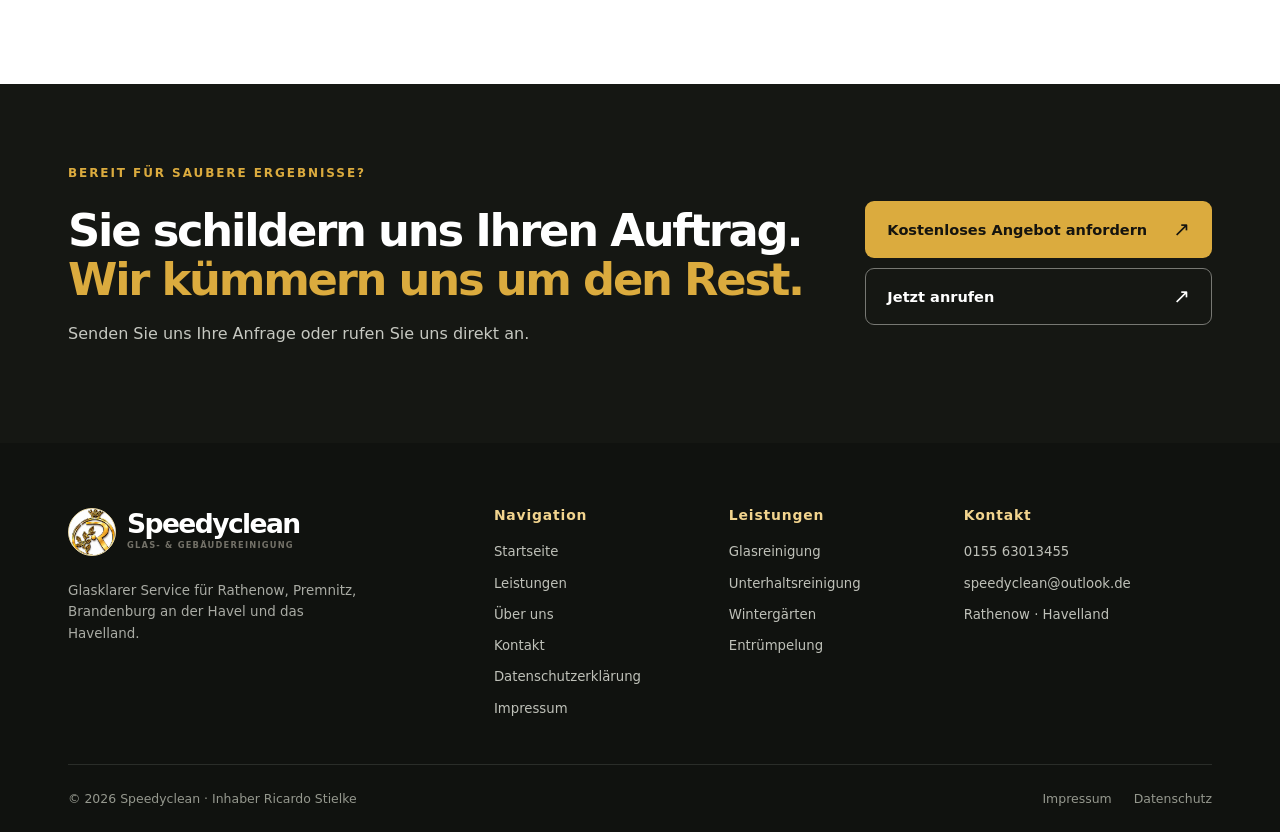
==== commit 7aab750b: "Fix image paths for dachrinnenreinigung.html" ====
--- a/dachrinnenreinigung.html
+++ b/dachrinnenreinigung.html
@@ -1,3 +1,3 @@
 <!DOCTYPE html>
 
-<html lang="de"><head><meta charset="utf-8"/><meta content="width=device-width,initial-scale=1" name="viewport"/><meta content="#171714" name="theme-color"/><meta content="Verstopfte Dachrinnen können Probleme verursachen. Wir unterstützen bei der Reinigung und Entfernung von Laub und Ablagerungen." name="description"/><meta content="index,follow" name="robots"/><meta content="website" property="og:type"/><meta content="de_DE" property="og:locale"/><meta content="Dachrinnenreinigung im Havelland | Speedyclean" property="og:title"/><meta content="Verstopfte Dachrinnen können Probleme verursachen. Wir unterstützen bei der Reinigung und Entfernung von Laub und Ablagerungen." property="og:description"/><meta content="https://speedyclean-hvl.de/dachrinnenreinigung.html" property="og:url"/><meta content="https://speedyclean-hvl.de/assets/sc_dachrinnen.webp" property="og:image"/><link href="https://speedyclean-hvl.de/dachrinnenreinigung.html" rel="canonical"/><link href="assets/sc_logo.webp" rel="icon" type="image/webp"/><link href="styles.css" rel="stylesheet"/><title>Dachrinnenreinigung im Havelland | Speedyclean</title></head><body><div class="top-notice"><div class="container"><span>Speedyclean Glas- &amp; Gebäudereinigung · Rathenow &amp; Havelland</span><a href="tel:+4915563013455">☎ 0155 63013455</a></div></div><header class="site-header" id="site-header"><div class="container header-inner"><a aria-label="Speedyclean Startseite" class="wordmark" href="index.html"><span class="mark"><img alt="Speedyclean Firmenzeichen" class="" loading="lazy" src="assets/sc_logo.webp"/></span><span class="logo-text"><strong>Speedyclean</strong><small>GLAS- &amp; GEBÄUDEREINIGUNG</small></span></a><nav aria-label="Hauptnavigation" class="desktop-nav"><a class="nav-link" href="index.html">Startseite</a><a class="nav-link current" href="leistungen.html">Leistungen</a><a class="nav-link" href="ueber-uns.html">Über uns</a><a class="nav-link" href="kontakt.html">Kontakt</a></nav><div class="header-actions"><a aria-label="Jetzt anrufen" class="header-phone" href="tel:+4915563013455">☎</a><a aria-label="Angebot anfordern ↗ (öffnet Tally in einem neuen Tab)" class="btn btn-gold btn-header" href="https://tally.so/r/0Q2X4j" rel="noopener noreferrer" target="_blank">Angebot anfordern<span aria-hidden="true" class="btn-arrow">↗</span></a><button aria-controls="mobile-menu" aria-expanded="false" aria-label="Menü öffnen" class="mobile-menu-button" id="menu-trigger" type="button"><span></span><span></span><span></span></button></div></div><nav aria-label="Mobile Navigation" class="mobile-menu" id="mobile-menu"><a class="nav-link" href="index.html">Startseite</a><a class="nav-link current" href="leistungen.html">Leistungen</a><a class="nav-link" href="ueber-uns.html">Über uns</a><a class="nav-link" href="kontakt.html">Kontakt</a><a class="mobile-call" href="tel:+4915563013455">☎ 0155 63013455 anrufen</a></nav></header><main id="main"><section class="page-hero"><div class="container page-hero-inner"><p class="eyebrow eyebrow-gold">Leistung • Außen</p><h1>Dachrinnenreinigung im Havelland</h1><p>Verstopfte Dachrinnen können Probleme verursachen. Wir unterstützen bei der Reinigung und Entfernung von Laub und Ablagerungen.</p><div class="page-crumb"><a href="index.html">Startseite</a> <span>›</span> Dachrinnenreinigung</div></div></section><section class="section"><div class="container service-detail-grid"><div class="service-detail-main"><p class="eyebrow">Leistungsübersicht</p><h2>Was wir für Sie tun.</h2><ul class="checked-list"><li><span class="check-icon">✓</span>Entfernen von Laub und Schmutz</li><li><span class="check-icon">✓</span>Erreichbare Dachrinnen und Abschnitte</li><li><span class="check-icon">✓</span>Privatobjekte und gewerbliche Immobilien</li><li><span class="check-icon">✓</span>Umfang nach Zugänglichkeit</li></ul><p class="service-detail-text">Bitte teilen Sie uns die Gebäudehöhe und die Zugänglichkeit mit. Fotos helfen uns, den Aufwand besser einzuschätzen.</p><div class="soft-info"><strong>Gut zu wissen</strong><p>Für ein möglichst passendes Angebot nennen Sie uns bitte den Ort, den ungefähren Umfang und besondere Gegebenheiten. Bei Glasdächern, Solaranlagen oder Entrümpelungen helfen Fotos besonders.</p></div><a aria-label="Diese Reinigung anfragen ↗ (öffnet Tally in einem neuen Tab)" class="btn btn-dark" href="https://tally.so/r/0Q2X4j" rel="noopener noreferrer" target="_blank">Diese Reinigung anfragen<span aria-hidden="true" class="btn-arrow">↗</span></a></div><aside class="detail-aside"><div class="detail-visual"><img alt="Dachrinnenreinigung" class="" loading="lazy" src="assets/sc_dachrinnen.webp"/></div><div class="aside-contact"><span class="eyebrow">Fragen zu Ihrem Objekt?</span><h3>Wir beraten Sie persönlich.</h3><a href="tel:+4915563013455">☎ 0155 63013455</a><a href="mailto:speedyclean@outlook.de">✉ speedyclean@outlook.de</a></div><div class="related-services"><h3>Weitere Leistungen</h3><a class="related-item" href="glasreinigung.html"><span>Glas- &amp; Fensterreinigung</span><span aria-hidden="true">↗</span></a><a class="related-item" href="wintergartenreinigung.html"><span>Wintergärten &amp; Überdachungen</span><span aria-hidden="true">↗</span></a><a class="related-item" href="unterhaltsreinigung.html"><span>Büro- &amp; Unterhaltsreinigung</span><span aria-hidden="true">↗</span></a><a class="related-item" href="treppenhausreinigung.html"><span>Treppenhausreinigung</span><span aria-hidden="true">↗</span></a><a class="related-item" href="grundreinigung.html"><span>Grundreinigung</span><span aria-hidden="true">↗</span></a><a class="related-item" href="solarreinigung.html"><span>Solar- &amp; PV-Reinigung</span><span aria-hidden="true">↗</span></a><a class="related-item" href="entruempelung.html"><span>Entrümpelung &amp; Haushaltsauflösung</span><span aria-hidden="true">↗</span></a></div></aside></div></section><section class="closing-cta"><div class="container closing-inner"><div><p class="eyebrow eyebrow-gold">Bereit für saubere Ergebnisse?</p><h2>Sie schildern uns Ihren Auftrag.<br/><em>Wir kümmern uns um den Rest.</em></h2><p>Senden Sie uns Ihre Anfrage oder rufen Sie uns direkt an.</p></div><div class="closing-actions"><a aria-label="Kostenloses Angebot anfordern ↗ (öffnet Tally in einem neuen Tab)" class="btn btn-gold" href="https://tally.so/r/0Q2X4j" rel="noopener noreferrer" target="_blank">Kostenloses Angebot anfordern<span aria-hidden="true" class="btn-arrow">↗</span></a><a class="btn btn-outline-light" href="tel:+4915563013455">Jetzt anrufen<span aria-hidden="true" class="btn-arrow">↗</span></a></div></div></section></main><footer class="footer"><div class="container"><div class="footer-top"><div class="footer-brand"><a class="wordmark wordmark-footer" href="index.html"><span class="mark"><img alt="Speedyclean Firmenzeichen" class="" loading="lazy" src="assets/sc_logo.webp"/></span><span class="logo-text"><strong>Speedyclean</strong><small>GLAS- &amp; GEBÄUDEREINIGUNG</small></span></a><p>Glasklarer Service für Rathenow, Premnitz, Brandenburg an der Havel und das Havelland.</p></div><div class="footer-col"><h3>Navigation</h3><a href="index.html">Startseite</a><a href="leistungen.html">Leistungen</a><a href="ueber-uns.html">Über uns</a><a href="kontakt.html">Kontakt</a><a href="datenschutz.html">Datenschutzerklärung</a><a href="impressum.html">Impressum</a></div><div class="footer-col"><h3>Leistungen</h3><a href="glasreinigung.html">Glasreinigung</a><a href="unterhaltsreinigung.html">Unterhaltsreinigung</a><a href="wintergartenreinigung.html">Wintergärten</a><a href="entruempelung.html">Entrümpelung</a></div><div class="footer-col"><h3>Kontakt</h3><a href="tel:+4915563013455">0155 63013455</a><a href="mailto:speedyclean@outlook.de">speedyclean@outlook.de</a><span>Rathenow · Havelland</span></div></div><div class="footer-bottom"><span>© 2026 Speedyclean · Inhaber Ricardo Stielke</span><span><a href="impressum.html">Impressum</a><a href="datenschutz.html">Datenschutz</a></span></div></div></footer><div class="mobile-sticky-cta"><a href="tel:+4915563013455">☎ Anrufen</a><a aria-label="✦ Angebot anfordern (öffnet Tally in einem neuen Tab)" href="https://tally.so/r/0Q2X4j" rel="noopener noreferrer" target="_blank">✦ Angebot anfordern</a></div><script defer="" src="main.js"></script></body></html>+<html lang="de"><head><meta charset="utf-8"/><meta content="width=device-width,initial-scale=1" name="viewport"/><meta content="#171714" name="theme-color"/><meta content="Verstopfte Dachrinnen können Probleme verursachen. Wir unterstützen bei der Reinigung und Entfernung von Laub und Ablagerungen." name="description"/><meta content="index,follow" name="robots"/><meta content="website" property="og:type"/><meta content="de_DE" property="og:locale"/><meta content="Dachrinnenreinigung im Havelland | Speedyclean" property="og:title"/><meta content="Verstopfte Dachrinnen können Probleme verursachen. Wir unterstützen bei der Reinigung und Entfernung von Laub und Ablagerungen." property="og:description"/><meta content="https://speedyclean-hvl.de/dachrinnenreinigung.html" property="og:url"/><meta content="https://speedyclean-hvl.de/sc_dachrinnen.webp" property="og:image"/><link href="https://speedyclean-hvl.de/dachrinnenreinigung.html" rel="canonical"/><link href="sc_logo.webp" rel="icon" type="image/webp"/><link href="styles.css" rel="stylesheet"/><title>Dachrinnenreinigung im Havelland | Speedyclean</title></head><body><div class="top-notice"><div class="container"><span>Speedyclean Glas- &amp; Gebäudereinigung · Rathenow &amp; Havelland</span><a href="tel:+4915563013455">☎ 0155 63013455</a></div></div><header class="site-header" id="site-header"><div class="container header-inner"><a aria-label="Speedyclean Startseite" class="wordmark" href="index.html"><span class="mark"><img alt="Speedyclean Firmenzeichen" class="" loading="lazy" src="sc_logo.webp"/></span><span class="logo-text"><strong>Speedyclean</strong><small>GLAS- &amp; GEBÄUDEREINIGUNG</small></span></a><nav aria-label="Hauptnavigation" class="desktop-nav"><a class="nav-link" href="index.html">Startseite</a><a class="nav-link current" href="leistungen.html">Leistungen</a><a class="nav-link" href="ueber-uns.html">Über uns</a><a class="nav-link" href="kontakt.html">Kontakt</a></nav><div class="header-actions"><a aria-label="Jetzt anrufen" class="header-phone" href="tel:+4915563013455">☎</a><a aria-label="Angebot anfordern ↗ (öffnet Tally in einem neuen Tab)" class="btn btn-gold btn-header" href="https://tally.so/r/0Q2X4j" rel="noopener noreferrer" target="_blank">Angebot anfordern<span aria-hidden="true" class="btn-arrow">↗</span></a><button aria-controls="mobile-menu" aria-expanded="false" aria-label="Menü öffnen" class="mobile-menu-button" id="menu-trigger" type="button"><span></span><span></span><span></span></button></div></div><nav aria-label="Mobile Navigation" class="mobile-menu" id="mobile-menu"><a class="nav-link" href="index.html">Startseite</a><a class="nav-link current" href="leistungen.html">Leistungen</a><a class="nav-link" href="ueber-uns.html">Über uns</a><a class="nav-link" href="kontakt.html">Kontakt</a><a class="mobile-call" href="tel:+4915563013455">☎ 0155 63013455 anrufen</a></nav></header><main id="main"><section class="page-hero"><div class="container page-hero-inner"><p class="eyebrow eyebrow-gold">Leistung • Außen</p><h1>Dachrinnenreinigung im Havelland</h1><p>Verstopfte Dachrinnen können Probleme verursachen. Wir unterstützen bei der Reinigung und Entfernung von Laub und Ablagerungen.</p><div class="page-crumb"><a href="index.html">Startseite</a> <span>›</span> Dachrinnenreinigung</div></div></section><section class="section"><div class="container service-detail-grid"><div class="service-detail-main"><p class="eyebrow">Leistungsübersicht</p><h2>Was wir für Sie tun.</h2><ul class="checked-list"><li><span class="check-icon">✓</span>Entfernen von Laub und Schmutz</li><li><span class="check-icon">✓</span>Erreichbare Dachrinnen und Abschnitte</li><li><span class="check-icon">✓</span>Privatobjekte und gewerbliche Immobilien</li><li><span class="check-icon">✓</span>Umfang nach Zugänglichkeit</li></ul><p class="service-detail-text">Bitte teilen Sie uns die Gebäudehöhe und die Zugänglichkeit mit. Fotos helfen uns, den Aufwand besser einzuschätzen.</p><div class="soft-info"><strong>Gut zu wissen</strong><p>Für ein möglichst passendes Angebot nennen Sie uns bitte den Ort, den ungefähren Umfang und besondere Gegebenheiten. Bei Glasdächern, Solaranlagen oder Entrümpelungen helfen Fotos besonders.</p></div><a aria-label="Diese Reinigung anfragen ↗ (öffnet Tally in einem neuen Tab)" class="btn btn-dark" href="https://tally.so/r/0Q2X4j" rel="noopener noreferrer" target="_blank">Diese Reinigung anfragen<span aria-hidden="true" class="btn-arrow">↗</span></a></div><aside class="detail-aside"><div class="detail-visual"><img alt="Dachrinnenreinigung" class="" loading="lazy" src="sc_dachrinnen.webp"/></div><div class="aside-contact"><span class="eyebrow">Fragen zu Ihrem Objekt?</span><h3>Wir beraten Sie persönlich.</h3><a href="tel:+4915563013455">☎ 0155 63013455</a><a href="mailto:speedyclean@outlook.de">✉ speedyclean@outlook.de</a></div><div class="related-services"><h3>Weitere Leistungen</h3><a class="related-item" href="glasreinigung.html"><span>Glas- &amp; Fensterreinigung</span><span aria-hidden="true">↗</span></a><a class="related-item" href="wintergartenreinigung.html"><span>Wintergärten &amp; Überdachungen</span><span aria-hidden="true">↗</span></a><a class="related-item" href="unterhaltsreinigung.html"><span>Büro- &amp; Unterhaltsreinigung</span><span aria-hidden="true">↗</span></a><a class="related-item" href="treppenhausreinigung.html"><span>Treppenhausreinigung</span><span aria-hidden="true">↗</span></a><a class="related-item" href="grundreinigung.html"><span>Grundreinigung</span><span aria-hidden="true">↗</span></a><a class="related-item" href="solarreinigung.html"><span>Solar- &amp; PV-Reinigung</span><span aria-hidden="true">↗</span></a><a class="related-item" href="entruempelung.html"><span>Entrümpelung &amp; Haushaltsauflösung</span><span aria-hidden="true">↗</span></a></div></aside></div></section><section class="closing-cta"><div class="container closing-inner"><div><p class="eyebrow eyebrow-gold">Bereit für saubere Ergebnisse?</p><h2>Sie schildern uns Ihren Auftrag.<br/><em>Wir kümmern uns um den Rest.</em></h2><p>Senden Sie uns Ihre Anfrage oder rufen Sie uns direkt an.</p></div><div class="closing-actions"><a aria-label="Kostenloses Angebot anfordern ↗ (öffnet Tally in einem neuen Tab)" class="btn btn-gold" href="https://tally.so/r/0Q2X4j" rel="noopener noreferrer" target="_blank">Kostenloses Angebot anfordern<span aria-hidden="true" class="btn-arrow">↗</span></a><a class="btn btn-outline-light" href="tel:+4915563013455">Jetzt anrufen<span aria-hidden="true" class="btn-arrow">↗</span></a></div></div></section></main><footer class="footer"><div class="container"><div class="footer-top"><div class="footer-brand"><a class="wordmark wordmark-footer" href="index.html"><span class="mark"><img alt="Speedyclean Firmenzeichen" class="" loading="lazy" src="sc_logo.webp"/></span><span class="logo-text"><strong>Speedyclean</strong><small>GLAS- &amp; GEBÄUDEREINIGUNG</small></span></a><p>Glasklarer Service für Rathenow, Premnitz, Brandenburg an der Havel und das Havelland.</p></div><div class="footer-col"><h3>Navigation</h3><a href="index.html">Startseite</a><a href="leistungen.html">Leistungen</a><a href="ueber-uns.html">Über uns</a><a href="kontakt.html">Kontakt</a><a href="datenschutz.html">Datenschutzerklärung</a><a href="impressum.html">Impressum</a></div><div class="footer-col"><h3>Leistungen</h3><a href="glasreinigung.html">Glasreinigung</a><a href="unterhaltsreinigung.html">Unterhaltsreinigung</a><a href="wintergartenreinigung.html">Wintergärten</a><a href="entruempelung.html">Entrümpelung</a></div><div class="footer-col"><h3>Kontakt</h3><a href="tel:+4915563013455">0155 63013455</a><a href="mailto:speedyclean@outlook.de">speedyclean@outlook.de</a><span>Rathenow · Havelland</span></div></div><div class="footer-bottom"><span>© 2026 Speedyclean · Inhaber Ricardo Stielke</span><span><a href="impressum.html">Impressum</a><a href="datenschutz.html">Datenschutz</a></span></div></div></footer><div class="mobile-sticky-cta"><a href="tel:+4915563013455">☎ Anrufen</a><a aria-label="✦ Angebot anfordern (öffnet Tally in einem neuen Tab)" href="https://tally.so/r/0Q2X4j" rel="noopener noreferrer" target="_blank">✦ Angebot anfordern</a></div><script defer="" src="main.js"></script></body></html>
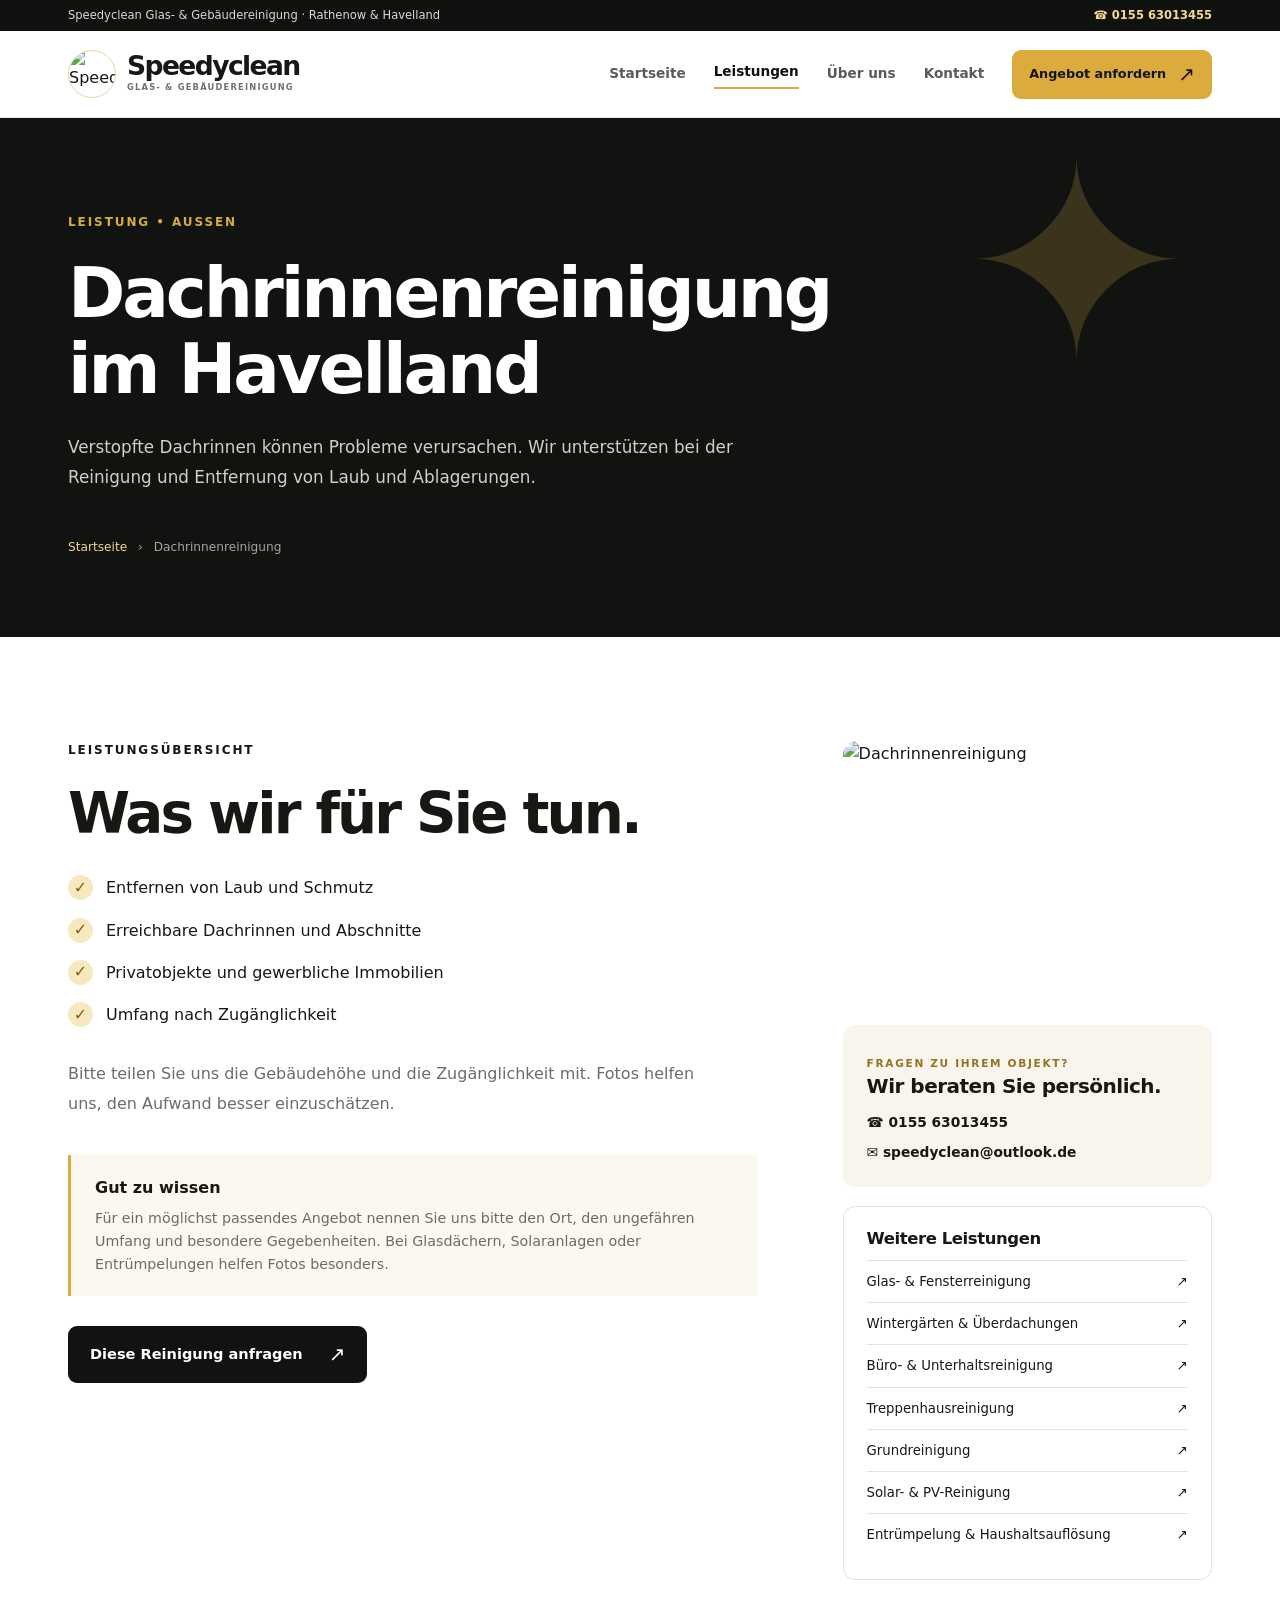
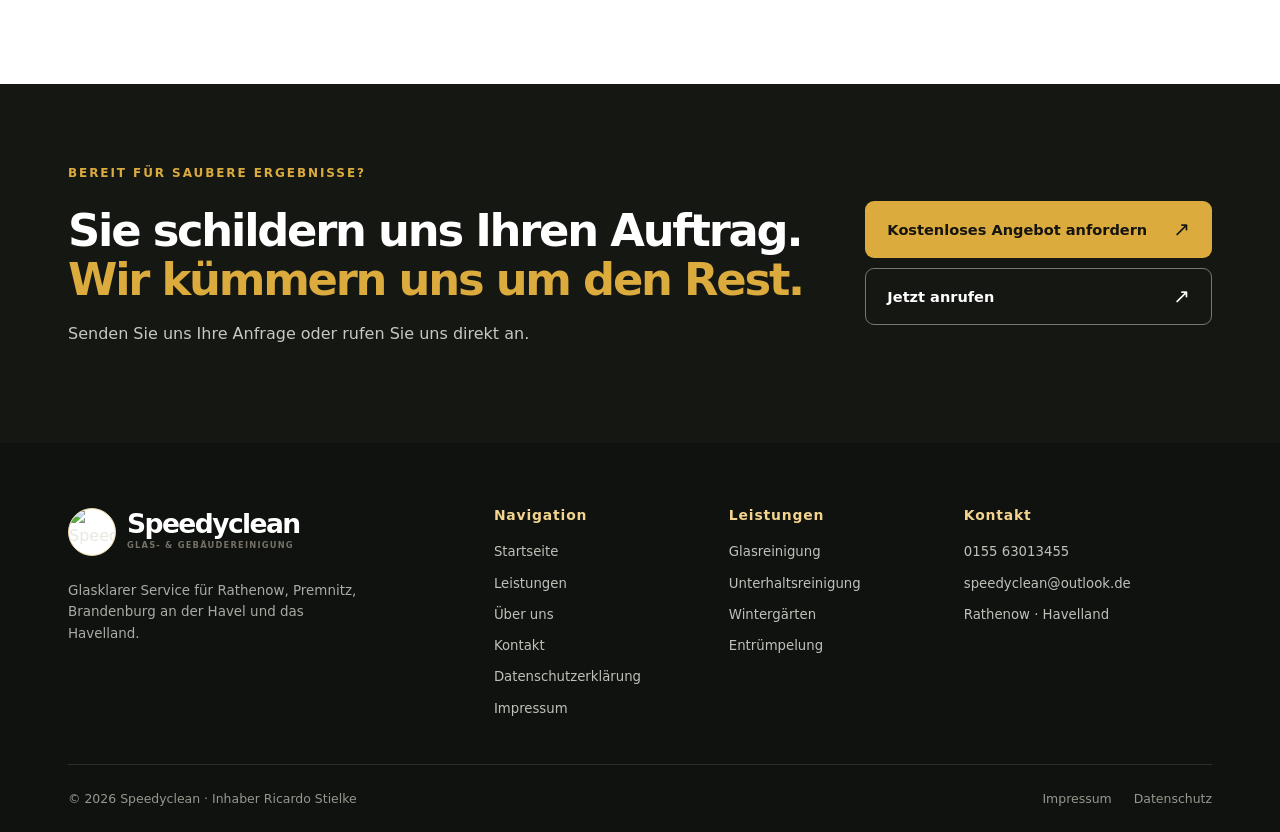
==== commit e0e2dd08: "Restore previous image paths in dachrinnenreinigung.html" ====
--- a/dachrinnenreinigung.html
+++ b/dachrinnenreinigung.html
@@ -1,3 +1,3 @@
 <!DOCTYPE html>
 
-<html lang="de"><head><meta charset="utf-8"/><meta content="width=device-width,initial-scale=1" name="viewport"/><meta content="#171714" name="theme-color"/><meta content="Verstopfte Dachrinnen können Probleme verursachen. Wir unterstützen bei der Reinigung und Entfernung von Laub und Ablagerungen." name="description"/><meta content="index,follow" name="robots"/><meta content="website" property="og:type"/><meta content="de_DE" property="og:locale"/><meta content="Dachrinnenreinigung im Havelland | Speedyclean" property="og:title"/><meta content="Verstopfte Dachrinnen können Probleme verursachen. Wir unterstützen bei der Reinigung und Entfernung von Laub und Ablagerungen." property="og:description"/><meta content="https://speedyclean-hvl.de/dachrinnenreinigung.html" property="og:url"/><meta content="https://speedyclean-hvl.de/sc_dachrinnen.webp" property="og:image"/><link href="https://speedyclean-hvl.de/dachrinnenreinigung.html" rel="canonical"/><link href="sc_logo.webp" rel="icon" type="image/webp"/><link href="styles.css" rel="stylesheet"/><title>Dachrinnenreinigung im Havelland | Speedyclean</title></head><body><div class="top-notice"><div class="container"><span>Speedyclean Glas- &amp; Gebäudereinigung · Rathenow &amp; Havelland</span><a href="tel:+4915563013455">☎ 0155 63013455</a></div></div><header class="site-header" id="site-header"><div class="container header-inner"><a aria-label="Speedyclean Startseite" class="wordmark" href="index.html"><span class="mark"><img alt="Speedyclean Firmenzeichen" class="" loading="lazy" src="sc_logo.webp"/></span><span class="logo-text"><strong>Speedyclean</strong><small>GLAS- &amp; GEBÄUDEREINIGUNG</small></span></a><nav aria-label="Hauptnavigation" class="desktop-nav"><a class="nav-link" href="index.html">Startseite</a><a class="nav-link current" href="leistungen.html">Leistungen</a><a class="nav-link" href="ueber-uns.html">Über uns</a><a class="nav-link" href="kontakt.html">Kontakt</a></nav><div class="header-actions"><a aria-label="Jetzt anrufen" class="header-phone" href="tel:+4915563013455">☎</a><a aria-label="Angebot anfordern ↗ (öffnet Tally in einem neuen Tab)" class="btn btn-gold btn-header" href="https://tally.so/r/0Q2X4j" rel="noopener noreferrer" target="_blank">Angebot anfordern<span aria-hidden="true" class="btn-arrow">↗</span></a><button aria-controls="mobile-menu" aria-expanded="false" aria-label="Menü öffnen" class="mobile-menu-button" id="menu-trigger" type="button"><span></span><span></span><span></span></button></div></div><nav aria-label="Mobile Navigation" class="mobile-menu" id="mobile-menu"><a class="nav-link" href="index.html">Startseite</a><a class="nav-link current" href="leistungen.html">Leistungen</a><a class="nav-link" href="ueber-uns.html">Über uns</a><a class="nav-link" href="kontakt.html">Kontakt</a><a class="mobile-call" href="tel:+4915563013455">☎ 0155 63013455 anrufen</a></nav></header><main id="main"><section class="page-hero"><div class="container page-hero-inner"><p class="eyebrow eyebrow-gold">Leistung • Außen</p><h1>Dachrinnenreinigung im Havelland</h1><p>Verstopfte Dachrinnen können Probleme verursachen. Wir unterstützen bei der Reinigung und Entfernung von Laub und Ablagerungen.</p><div class="page-crumb"><a href="index.html">Startseite</a> <span>›</span> Dachrinnenreinigung</div></div></section><section class="section"><div class="container service-detail-grid"><div class="service-detail-main"><p class="eyebrow">Leistungsübersicht</p><h2>Was wir für Sie tun.</h2><ul class="checked-list"><li><span class="check-icon">✓</span>Entfernen von Laub und Schmutz</li><li><span class="check-icon">✓</span>Erreichbare Dachrinnen und Abschnitte</li><li><span class="check-icon">✓</span>Privatobjekte und gewerbliche Immobilien</li><li><span class="check-icon">✓</span>Umfang nach Zugänglichkeit</li></ul><p class="service-detail-text">Bitte teilen Sie uns die Gebäudehöhe und die Zugänglichkeit mit. Fotos helfen uns, den Aufwand besser einzuschätzen.</p><div class="soft-info"><strong>Gut zu wissen</strong><p>Für ein möglichst passendes Angebot nennen Sie uns bitte den Ort, den ungefähren Umfang und besondere Gegebenheiten. Bei Glasdächern, Solaranlagen oder Entrümpelungen helfen Fotos besonders.</p></div><a aria-label="Diese Reinigung anfragen ↗ (öffnet Tally in einem neuen Tab)" class="btn btn-dark" href="https://tally.so/r/0Q2X4j" rel="noopener noreferrer" target="_blank">Diese Reinigung anfragen<span aria-hidden="true" class="btn-arrow">↗</span></a></div><aside class="detail-aside"><div class="detail-visual"><img alt="Dachrinnenreinigung" class="" loading="lazy" src="sc_dachrinnen.webp"/></div><div class="aside-contact"><span class="eyebrow">Fragen zu Ihrem Objekt?</span><h3>Wir beraten Sie persönlich.</h3><a href="tel:+4915563013455">☎ 0155 63013455</a><a href="mailto:speedyclean@outlook.de">✉ speedyclean@outlook.de</a></div><div class="related-services"><h3>Weitere Leistungen</h3><a class="related-item" href="glasreinigung.html"><span>Glas- &amp; Fensterreinigung</span><span aria-hidden="true">↗</span></a><a class="related-item" href="wintergartenreinigung.html"><span>Wintergärten &amp; Überdachungen</span><span aria-hidden="true">↗</span></a><a class="related-item" href="unterhaltsreinigung.html"><span>Büro- &amp; Unterhaltsreinigung</span><span aria-hidden="true">↗</span></a><a class="related-item" href="treppenhausreinigung.html"><span>Treppenhausreinigung</span><span aria-hidden="true">↗</span></a><a class="related-item" href="grundreinigung.html"><span>Grundreinigung</span><span aria-hidden="true">↗</span></a><a class="related-item" href="solarreinigung.html"><span>Solar- &amp; PV-Reinigung</span><span aria-hidden="true">↗</span></a><a class="related-item" href="entruempelung.html"><span>Entrümpelung &amp; Haushaltsauflösung</span><span aria-hidden="true">↗</span></a></div></aside></div></section><section class="closing-cta"><div class="container closing-inner"><div><p class="eyebrow eyebrow-gold">Bereit für saubere Ergebnisse?</p><h2>Sie schildern uns Ihren Auftrag.<br/><em>Wir kümmern uns um den Rest.</em></h2><p>Senden Sie uns Ihre Anfrage oder rufen Sie uns direkt an.</p></div><div class="closing-actions"><a aria-label="Kostenloses Angebot anfordern ↗ (öffnet Tally in einem neuen Tab)" class="btn btn-gold" href="https://tally.so/r/0Q2X4j" rel="noopener noreferrer" target="_blank">Kostenloses Angebot anfordern<span aria-hidden="true" class="btn-arrow">↗</span></a><a class="btn btn-outline-light" href="tel:+4915563013455">Jetzt anrufen<span aria-hidden="true" class="btn-arrow">↗</span></a></div></div></section></main><footer class="footer"><div class="container"><div class="footer-top"><div class="footer-brand"><a class="wordmark wordmark-footer" href="index.html"><span class="mark"><img alt="Speedyclean Firmenzeichen" class="" loading="lazy" src="sc_logo.webp"/></span><span class="logo-text"><strong>Speedyclean</strong><small>GLAS- &amp; GEBÄUDEREINIGUNG</small></span></a><p>Glasklarer Service für Rathenow, Premnitz, Brandenburg an der Havel und das Havelland.</p></div><div class="footer-col"><h3>Navigation</h3><a href="index.html">Startseite</a><a href="leistungen.html">Leistungen</a><a href="ueber-uns.html">Über uns</a><a href="kontakt.html">Kontakt</a><a href="datenschutz.html">Datenschutzerklärung</a><a href="impressum.html">Impressum</a></div><div class="footer-col"><h3>Leistungen</h3><a href="glasreinigung.html">Glasreinigung</a><a href="unterhaltsreinigung.html">Unterhaltsreinigung</a><a href="wintergartenreinigung.html">Wintergärten</a><a href="entruempelung.html">Entrümpelung</a></div><div class="footer-col"><h3>Kontakt</h3><a href="tel:+4915563013455">0155 63013455</a><a href="mailto:speedyclean@outlook.de">speedyclean@outlook.de</a><span>Rathenow · Havelland</span></div></div><div class="footer-bottom"><span>© 2026 Speedyclean · Inhaber Ricardo Stielke</span><span><a href="impressum.html">Impressum</a><a href="datenschutz.html">Datenschutz</a></span></div></div></footer><div class="mobile-sticky-cta"><a href="tel:+4915563013455">☎ Anrufen</a><a aria-label="✦ Angebot anfordern (öffnet Tally in einem neuen Tab)" href="https://tally.so/r/0Q2X4j" rel="noopener noreferrer" target="_blank">✦ Angebot anfordern</a></div><script defer="" src="main.js"></script></body></html>+<html lang="de"><head><meta charset="utf-8"/><meta content="width=device-width,initial-scale=1" name="viewport"/><meta content="#171714" name="theme-color"/><meta content="Verstopfte Dachrinnen können Probleme verursachen. Wir unterstützen bei der Reinigung und Entfernung von Laub und Ablagerungen." name="description"/><meta content="index,follow" name="robots"/><meta content="website" property="og:type"/><meta content="de_DE" property="og:locale"/><meta content="Dachrinnenreinigung im Havelland | Speedyclean" property="og:title"/><meta content="Verstopfte Dachrinnen können Probleme verursachen. Wir unterstützen bei der Reinigung und Entfernung von Laub und Ablagerungen." property="og:description"/><meta content="https://speedyclean-hvl.de/dachrinnenreinigung.html" property="og:url"/><meta content="https://speedyclean-hvl.de/sc_dachrinnen.webp" property="og:image"/><link href="https://speedyclean-hvl.de/dachrinnenreinigung.html" rel="canonical"/><link href="assets/sc_logo.webp" rel="icon" type="image/webp"/><link href="styles.css" rel="stylesheet"/><title>Dachrinnenreinigung im Havelland | Speedyclean</title></head><body><div class="top-notice"><div class="container"><span>Speedyclean Glas- &amp; Gebäudereinigung · Rathenow &amp; Havelland</span><a href="tel:+4915563013455">☎ 0155 63013455</a></div></div><header class="site-header" id="site-header"><div class="container header-inner"><a aria-label="Speedyclean Startseite" class="wordmark" href="index.html"><span class="mark"><img alt="Speedyclean Firmenzeichen" class="" loading="lazy" src="assets/sc_logo.webp"/></span><span class="logo-text"><strong>Speedyclean</strong><small>GLAS- &amp; GEBÄUDEREINIGUNG</small></span></a><nav aria-label="Hauptnavigation" class="desktop-nav"><a class="nav-link" href="index.html">Startseite</a><a class="nav-link current" href="leistungen.html">Leistungen</a><a class="nav-link" href="ueber-uns.html">Über uns</a><a class="nav-link" href="kontakt.html">Kontakt</a></nav><div class="header-actions"><a aria-label="Jetzt anrufen" class="header-phone" href="tel:+4915563013455">☎</a><a aria-label="Angebot anfordern ↗ (öffnet Tally in einem neuen Tab)" class="btn btn-gold btn-header" href="https://tally.so/r/0Q2X4j" rel="noopener noreferrer" target="_blank">Angebot anfordern<span aria-hidden="true" class="btn-arrow">↗</span></a><button aria-controls="mobile-menu" aria-expanded="false" aria-label="Menü öffnen" class="mobile-menu-button" id="menu-trigger" type="button"><span></span><span></span><span></span></button></div></div><nav aria-label="Mobile Navigation" class="mobile-menu" id="mobile-menu"><a class="nav-link" href="index.html">Startseite</a><a class="nav-link current" href="leistungen.html">Leistungen</a><a class="nav-link" href="ueber-uns.html">Über uns</a><a class="nav-link" href="kontakt.html">Kontakt</a><a class="mobile-call" href="tel:+4915563013455">☎ 0155 63013455 anrufen</a></nav></header><main id="main"><section class="page-hero"><div class="container page-hero-inner"><p class="eyebrow eyebrow-gold">Leistung • Außen</p><h1>Dachrinnenreinigung im Havelland</h1><p>Verstopfte Dachrinnen können Probleme verursachen. Wir unterstützen bei der Reinigung und Entfernung von Laub und Ablagerungen.</p><div class="page-crumb"><a href="index.html">Startseite</a> <span>›</span> Dachrinnenreinigung</div></div></section><section class="section"><div class="container service-detail-grid"><div class="service-detail-main"><p class="eyebrow">Leistungsübersicht</p><h2>Was wir für Sie tun.</h2><ul class="checked-list"><li><span class="check-icon">✓</span>Entfernen von Laub und Schmutz</li><li><span class="check-icon">✓</span>Erreichbare Dachrinnen und Abschnitte</li><li><span class="check-icon">✓</span>Privatobjekte und gewerbliche Immobilien</li><li><span class="check-icon">✓</span>Umfang nach Zugänglichkeit</li></ul><p class="service-detail-text">Bitte teilen Sie uns die Gebäudehöhe und die Zugänglichkeit mit. Fotos helfen uns, den Aufwand besser einzuschätzen.</p><div class="soft-info"><strong>Gut zu wissen</strong><p>Für ein möglichst passendes Angebot nennen Sie uns bitte den Ort, den ungefähren Umfang und besondere Gegebenheiten. Bei Glasdächern, Solaranlagen oder Entrümpelungen helfen Fotos besonders.</p></div><a aria-label="Diese Reinigung anfragen ↗ (öffnet Tally in einem neuen Tab)" class="btn btn-dark" href="https://tally.so/r/0Q2X4j" rel="noopener noreferrer" target="_blank">Diese Reinigung anfragen<span aria-hidden="true" class="btn-arrow">↗</span></a></div><aside class="detail-aside"><div class="detail-visual"><img alt="Dachrinnenreinigung" class="" loading="lazy" src="assets/sc_dachrinnen.webp"/></div><div class="aside-contact"><span class="eyebrow">Fragen zu Ihrem Objekt?</span><h3>Wir beraten Sie persönlich.</h3><a href="tel:+4915563013455">☎ 0155 63013455</a><a href="mailto:speedyclean@outlook.de">✉ speedyclean@outlook.de</a></div><div class="related-services"><h3>Weitere Leistungen</h3><a class="related-item" href="glasreinigung.html"><span>Glas- &amp; Fensterreinigung</span><span aria-hidden="true">↗</span></a><a class="related-item" href="wintergartenreinigung.html"><span>Wintergärten &amp; Überdachungen</span><span aria-hidden="true">↗</span></a><a class="related-item" href="unterhaltsreinigung.html"><span>Büro- &amp; Unterhaltsreinigung</span><span aria-hidden="true">↗</span></a><a class="related-item" href="treppenhausreinigung.html"><span>Treppenhausreinigung</span><span aria-hidden="true">↗</span></a><a class="related-item" href="grundreinigung.html"><span>Grundreinigung</span><span aria-hidden="true">↗</span></a><a class="related-item" href="solarreinigung.html"><span>Solar- &amp; PV-Reinigung</span><span aria-hidden="true">↗</span></a><a class="related-item" href="entruempelung.html"><span>Entrümpelung &amp; Haushaltsauflösung</span><span aria-hidden="true">↗</span></a></div></aside></div></section><section class="closing-cta"><div class="container closing-inner"><div><p class="eyebrow eyebrow-gold">Bereit für saubere Ergebnisse?</p><h2>Sie schildern uns Ihren Auftrag.<br/><em>Wir kümmern uns um den Rest.</em></h2><p>Senden Sie uns Ihre Anfrage oder rufen Sie uns direkt an.</p></div><div class="closing-actions"><a aria-label="Kostenloses Angebot anfordern ↗ (öffnet Tally in einem neuen Tab)" class="btn btn-gold" href="https://tally.so/r/0Q2X4j" rel="noopener noreferrer" target="_blank">Kostenloses Angebot anfordern<span aria-hidden="true" class="btn-arrow">↗</span></a><a class="btn btn-outline-light" href="tel:+4915563013455">Jetzt anrufen<span aria-hidden="true" class="btn-arrow">↗</span></a></div></div></section></main><footer class="footer"><div class="container"><div class="footer-top"><div class="footer-brand"><a class="wordmark wordmark-footer" href="index.html"><span class="mark"><img alt="Speedyclean Firmenzeichen" class="" loading="lazy" src="assets/sc_logo.webp"/></span><span class="logo-text"><strong>Speedyclean</strong><small>GLAS- &amp; GEBÄUDEREINIGUNG</small></span></a><p>Glasklarer Service für Rathenow, Premnitz, Brandenburg an der Havel und das Havelland.</p></div><div class="footer-col"><h3>Navigation</h3><a href="index.html">Startseite</a><a href="leistungen.html">Leistungen</a><a href="ueber-uns.html">Über uns</a><a href="kontakt.html">Kontakt</a><a href="datenschutz.html">Datenschutzerklärung</a><a href="impressum.html">Impressum</a></div><div class="footer-col"><h3>Leistungen</h3><a href="glasreinigung.html">Glasreinigung</a><a href="unterhaltsreinigung.html">Unterhaltsreinigung</a><a href="wintergartenreinigung.html">Wintergärten</a><a href="entruempelung.html">Entrümpelung</a></div><div class="footer-col"><h3>Kontakt</h3><a href="tel:+4915563013455">0155 63013455</a><a href="mailto:speedyclean@outlook.de">speedyclean@outlook.de</a><span>Rathenow · Havelland</span></div></div><div class="footer-bottom"><span>© 2026 Speedyclean · Inhaber Ricardo Stielke</span><span><a href="impressum.html">Impressum</a><a href="datenschutz.html">Datenschutz</a></span></div></div></footer><div class="mobile-sticky-cta"><a href="tel:+4915563013455">☎ Anrufen</a><a aria-label="✦ Angebot anfordern (öffnet Tally in einem neuen Tab)" href="https://tally.so/r/0Q2X4j" rel="noopener noreferrer" target="_blank">✦ Angebot anfordern</a></div><script defer="" src="main.js"></script></body></html>
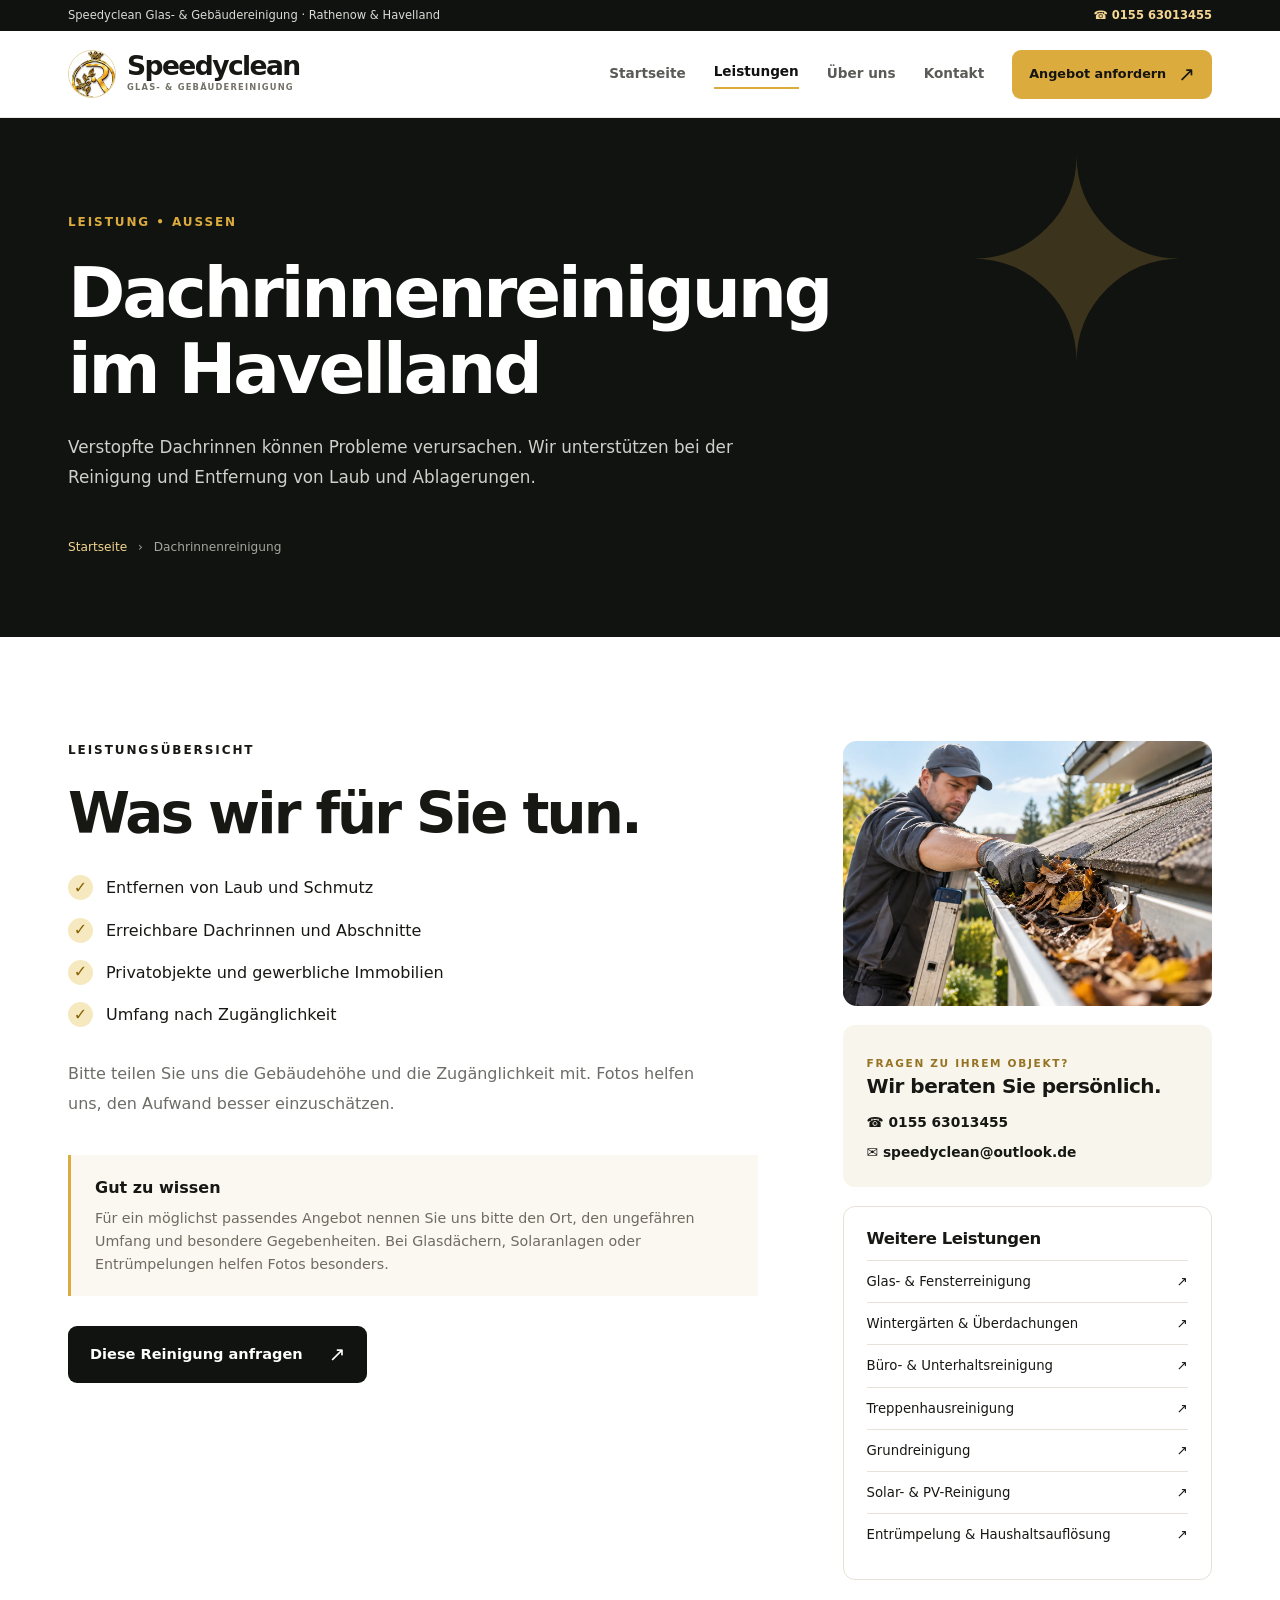
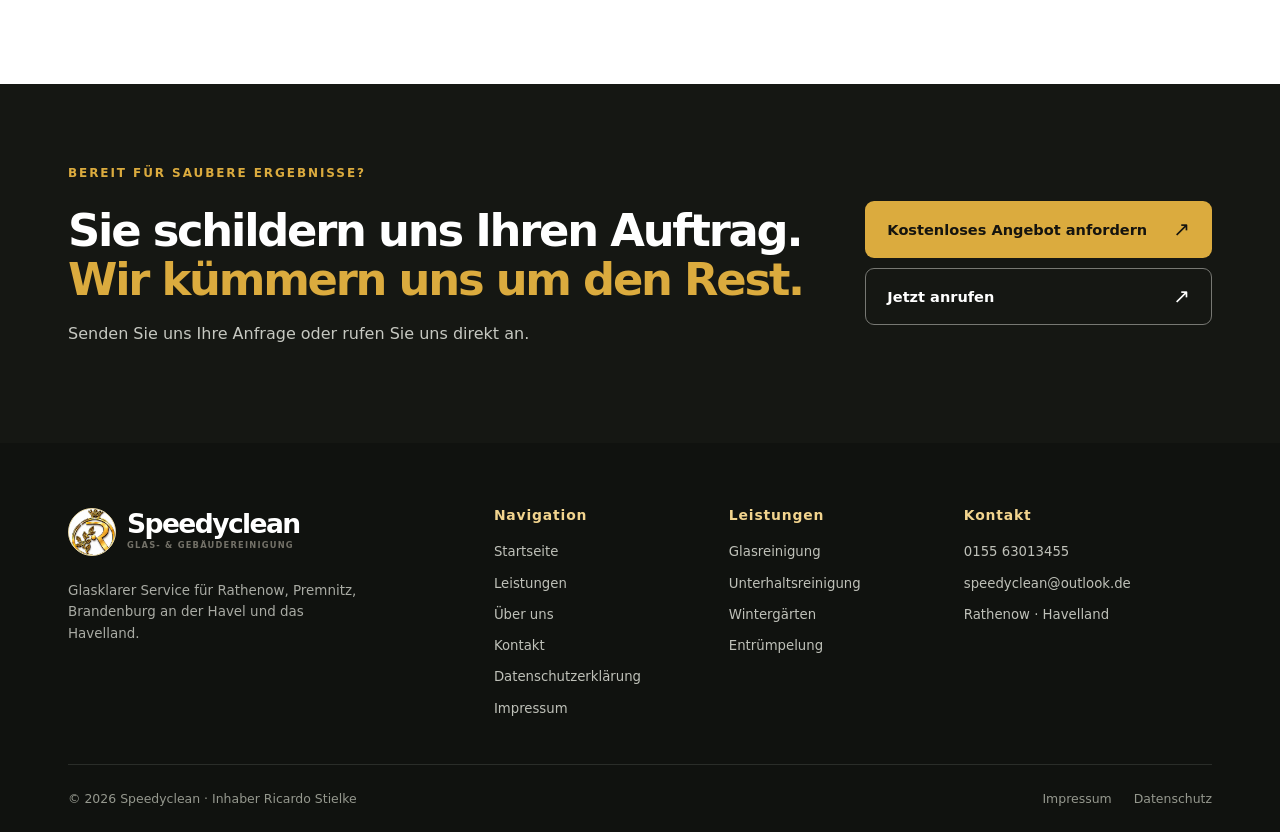
==== commit ee8bfd64: "Fix image paths for Netlify in dachrinnenreinigung.html" ====
--- a/dachrinnenreinigung.html
+++ b/dachrinnenreinigung.html
@@ -1,3 +1,3 @@
 <!DOCTYPE html>
 
-<html lang="de"><head><meta charset="utf-8"/><meta content="width=device-width,initial-scale=1" name="viewport"/><meta content="#171714" name="theme-color"/><meta content="Verstopfte Dachrinnen können Probleme verursachen. Wir unterstützen bei der Reinigung und Entfernung von Laub und Ablagerungen." name="description"/><meta content="index,follow" name="robots"/><meta content="website" property="og:type"/><meta content="de_DE" property="og:locale"/><meta content="Dachrinnenreinigung im Havelland | Speedyclean" property="og:title"/><meta content="Verstopfte Dachrinnen können Probleme verursachen. Wir unterstützen bei der Reinigung und Entfernung von Laub und Ablagerungen." property="og:description"/><meta content="https://speedyclean-hvl.de/dachrinnenreinigung.html" property="og:url"/><meta content="https://speedyclean-hvl.de/sc_dachrinnen.webp" property="og:image"/><link href="https://speedyclean-hvl.de/dachrinnenreinigung.html" rel="canonical"/><link href="assets/sc_logo.webp" rel="icon" type="image/webp"/><link href="styles.css" rel="stylesheet"/><title>Dachrinnenreinigung im Havelland | Speedyclean</title></head><body><div class="top-notice"><div class="container"><span>Speedyclean Glas- &amp; Gebäudereinigung · Rathenow &amp; Havelland</span><a href="tel:+4915563013455">☎ 0155 63013455</a></div></div><header class="site-header" id="site-header"><div class="container header-inner"><a aria-label="Speedyclean Startseite" class="wordmark" href="index.html"><span class="mark"><img alt="Speedyclean Firmenzeichen" class="" loading="lazy" src="assets/sc_logo.webp"/></span><span class="logo-text"><strong>Speedyclean</strong><small>GLAS- &amp; GEBÄUDEREINIGUNG</small></span></a><nav aria-label="Hauptnavigation" class="desktop-nav"><a class="nav-link" href="index.html">Startseite</a><a class="nav-link current" href="leistungen.html">Leistungen</a><a class="nav-link" href="ueber-uns.html">Über uns</a><a class="nav-link" href="kontakt.html">Kontakt</a></nav><div class="header-actions"><a aria-label="Jetzt anrufen" class="header-phone" href="tel:+4915563013455">☎</a><a aria-label="Angebot anfordern ↗ (öffnet Tally in einem neuen Tab)" class="btn btn-gold btn-header" href="https://tally.so/r/0Q2X4j" rel="noopener noreferrer" target="_blank">Angebot anfordern<span aria-hidden="true" class="btn-arrow">↗</span></a><button aria-controls="mobile-menu" aria-expanded="false" aria-label="Menü öffnen" class="mobile-menu-button" id="menu-trigger" type="button"><span></span><span></span><span></span></button></div></div><nav aria-label="Mobile Navigation" class="mobile-menu" id="mobile-menu"><a class="nav-link" href="index.html">Startseite</a><a class="nav-link current" href="leistungen.html">Leistungen</a><a class="nav-link" href="ueber-uns.html">Über uns</a><a class="nav-link" href="kontakt.html">Kontakt</a><a class="mobile-call" href="tel:+4915563013455">☎ 0155 63013455 anrufen</a></nav></header><main id="main"><section class="page-hero"><div class="container page-hero-inner"><p class="eyebrow eyebrow-gold">Leistung • Außen</p><h1>Dachrinnenreinigung im Havelland</h1><p>Verstopfte Dachrinnen können Probleme verursachen. Wir unterstützen bei der Reinigung und Entfernung von Laub und Ablagerungen.</p><div class="page-crumb"><a href="index.html">Startseite</a> <span>›</span> Dachrinnenreinigung</div></div></section><section class="section"><div class="container service-detail-grid"><div class="service-detail-main"><p class="eyebrow">Leistungsübersicht</p><h2>Was wir für Sie tun.</h2><ul class="checked-list"><li><span class="check-icon">✓</span>Entfernen von Laub und Schmutz</li><li><span class="check-icon">✓</span>Erreichbare Dachrinnen und Abschnitte</li><li><span class="check-icon">✓</span>Privatobjekte und gewerbliche Immobilien</li><li><span class="check-icon">✓</span>Umfang nach Zugänglichkeit</li></ul><p class="service-detail-text">Bitte teilen Sie uns die Gebäudehöhe und die Zugänglichkeit mit. Fotos helfen uns, den Aufwand besser einzuschätzen.</p><div class="soft-info"><strong>Gut zu wissen</strong><p>Für ein möglichst passendes Angebot nennen Sie uns bitte den Ort, den ungefähren Umfang und besondere Gegebenheiten. Bei Glasdächern, Solaranlagen oder Entrümpelungen helfen Fotos besonders.</p></div><a aria-label="Diese Reinigung anfragen ↗ (öffnet Tally in einem neuen Tab)" class="btn btn-dark" href="https://tally.so/r/0Q2X4j" rel="noopener noreferrer" target="_blank">Diese Reinigung anfragen<span aria-hidden="true" class="btn-arrow">↗</span></a></div><aside class="detail-aside"><div class="detail-visual"><img alt="Dachrinnenreinigung" class="" loading="lazy" src="assets/sc_dachrinnen.webp"/></div><div class="aside-contact"><span class="eyebrow">Fragen zu Ihrem Objekt?</span><h3>Wir beraten Sie persönlich.</h3><a href="tel:+4915563013455">☎ 0155 63013455</a><a href="mailto:speedyclean@outlook.de">✉ speedyclean@outlook.de</a></div><div class="related-services"><h3>Weitere Leistungen</h3><a class="related-item" href="glasreinigung.html"><span>Glas- &amp; Fensterreinigung</span><span aria-hidden="true">↗</span></a><a class="related-item" href="wintergartenreinigung.html"><span>Wintergärten &amp; Überdachungen</span><span aria-hidden="true">↗</span></a><a class="related-item" href="unterhaltsreinigung.html"><span>Büro- &amp; Unterhaltsreinigung</span><span aria-hidden="true">↗</span></a><a class="related-item" href="treppenhausreinigung.html"><span>Treppenhausreinigung</span><span aria-hidden="true">↗</span></a><a class="related-item" href="grundreinigung.html"><span>Grundreinigung</span><span aria-hidden="true">↗</span></a><a class="related-item" href="solarreinigung.html"><span>Solar- &amp; PV-Reinigung</span><span aria-hidden="true">↗</span></a><a class="related-item" href="entruempelung.html"><span>Entrümpelung &amp; Haushaltsauflösung</span><span aria-hidden="true">↗</span></a></div></aside></div></section><section class="closing-cta"><div class="container closing-inner"><div><p class="eyebrow eyebrow-gold">Bereit für saubere Ergebnisse?</p><h2>Sie schildern uns Ihren Auftrag.<br/><em>Wir kümmern uns um den Rest.</em></h2><p>Senden Sie uns Ihre Anfrage oder rufen Sie uns direkt an.</p></div><div class="closing-actions"><a aria-label="Kostenloses Angebot anfordern ↗ (öffnet Tally in einem neuen Tab)" class="btn btn-gold" href="https://tally.so/r/0Q2X4j" rel="noopener noreferrer" target="_blank">Kostenloses Angebot anfordern<span aria-hidden="true" class="btn-arrow">↗</span></a><a class="btn btn-outline-light" href="tel:+4915563013455">Jetzt anrufen<span aria-hidden="true" class="btn-arrow">↗</span></a></div></div></section></main><footer class="footer"><div class="container"><div class="footer-top"><div class="footer-brand"><a class="wordmark wordmark-footer" href="index.html"><span class="mark"><img alt="Speedyclean Firmenzeichen" class="" loading="lazy" src="assets/sc_logo.webp"/></span><span class="logo-text"><strong>Speedyclean</strong><small>GLAS- &amp; GEBÄUDEREINIGUNG</small></span></a><p>Glasklarer Service für Rathenow, Premnitz, Brandenburg an der Havel und das Havelland.</p></div><div class="footer-col"><h3>Navigation</h3><a href="index.html">Startseite</a><a href="leistungen.html">Leistungen</a><a href="ueber-uns.html">Über uns</a><a href="kontakt.html">Kontakt</a><a href="datenschutz.html">Datenschutzerklärung</a><a href="impressum.html">Impressum</a></div><div class="footer-col"><h3>Leistungen</h3><a href="glasreinigung.html">Glasreinigung</a><a href="unterhaltsreinigung.html">Unterhaltsreinigung</a><a href="wintergartenreinigung.html">Wintergärten</a><a href="entruempelung.html">Entrümpelung</a></div><div class="footer-col"><h3>Kontakt</h3><a href="tel:+4915563013455">0155 63013455</a><a href="mailto:speedyclean@outlook.de">speedyclean@outlook.de</a><span>Rathenow · Havelland</span></div></div><div class="footer-bottom"><span>© 2026 Speedyclean · Inhaber Ricardo Stielke</span><span><a href="impressum.html">Impressum</a><a href="datenschutz.html">Datenschutz</a></span></div></div></footer><div class="mobile-sticky-cta"><a href="tel:+4915563013455">☎ Anrufen</a><a aria-label="✦ Angebot anfordern (öffnet Tally in einem neuen Tab)" href="https://tally.so/r/0Q2X4j" rel="noopener noreferrer" target="_blank">✦ Angebot anfordern</a></div><script defer="" src="main.js"></script></body></html>+<html lang="de"><head><meta charset="utf-8"/><meta content="width=device-width,initial-scale=1" name="viewport"/><meta content="#171714" name="theme-color"/><meta content="Verstopfte Dachrinnen können Probleme verursachen. Wir unterstützen bei der Reinigung und Entfernung von Laub und Ablagerungen." name="description"/><meta content="index,follow" name="robots"/><meta content="website" property="og:type"/><meta content="de_DE" property="og:locale"/><meta content="Dachrinnenreinigung im Havelland | Speedyclean" property="og:title"/><meta content="Verstopfte Dachrinnen können Probleme verursachen. Wir unterstützen bei der Reinigung und Entfernung von Laub und Ablagerungen." property="og:description"/><meta content="https://speedyclean-hvl.de/dachrinnenreinigung.html" property="og:url"/><meta content="https://speedyclean-hvl.de/sc_dachrinnen.webp" property="og:image"/><link href="https://speedyclean-hvl.de/dachrinnenreinigung.html" rel="canonical"/><link href="sc_logo.webp" rel="icon" type="image/webp"/><link href="styles.css" rel="stylesheet"/><title>Dachrinnenreinigung im Havelland | Speedyclean</title></head><body><div class="top-notice"><div class="container"><span>Speedyclean Glas- &amp; Gebäudereinigung · Rathenow &amp; Havelland</span><a href="tel:+4915563013455">☎ 0155 63013455</a></div></div><header class="site-header" id="site-header"><div class="container header-inner"><a aria-label="Speedyclean Startseite" class="wordmark" href="index.html"><span class="mark"><img alt="Speedyclean Firmenzeichen" class="" loading="lazy" src="sc_logo.webp"/></span><span class="logo-text"><strong>Speedyclean</strong><small>GLAS- &amp; GEBÄUDEREINIGUNG</small></span></a><nav aria-label="Hauptnavigation" class="desktop-nav"><a class="nav-link" href="index.html">Startseite</a><a class="nav-link current" href="leistungen.html">Leistungen</a><a class="nav-link" href="ueber-uns.html">Über uns</a><a class="nav-link" href="kontakt.html">Kontakt</a></nav><div class="header-actions"><a aria-label="Jetzt anrufen" class="header-phone" href="tel:+4915563013455">☎</a><a aria-label="Angebot anfordern ↗ (öffnet Tally in einem neuen Tab)" class="btn btn-gold btn-header" href="https://tally.so/r/0Q2X4j" rel="noopener noreferrer" target="_blank">Angebot anfordern<span aria-hidden="true" class="btn-arrow">↗</span></a><button aria-controls="mobile-menu" aria-expanded="false" aria-label="Menü öffnen" class="mobile-menu-button" id="menu-trigger" type="button"><span></span><span></span><span></span></button></div></div><nav aria-label="Mobile Navigation" class="mobile-menu" id="mobile-menu"><a class="nav-link" href="index.html">Startseite</a><a class="nav-link current" href="leistungen.html">Leistungen</a><a class="nav-link" href="ueber-uns.html">Über uns</a><a class="nav-link" href="kontakt.html">Kontakt</a><a class="mobile-call" href="tel:+4915563013455">☎ 0155 63013455 anrufen</a></nav></header><main id="main"><section class="page-hero"><div class="container page-hero-inner"><p class="eyebrow eyebrow-gold">Leistung • Außen</p><h1>Dachrinnenreinigung im Havelland</h1><p>Verstopfte Dachrinnen können Probleme verursachen. Wir unterstützen bei der Reinigung und Entfernung von Laub und Ablagerungen.</p><div class="page-crumb"><a href="index.html">Startseite</a> <span>›</span> Dachrinnenreinigung</div></div></section><section class="section"><div class="container service-detail-grid"><div class="service-detail-main"><p class="eyebrow">Leistungsübersicht</p><h2>Was wir für Sie tun.</h2><ul class="checked-list"><li><span class="check-icon">✓</span>Entfernen von Laub und Schmutz</li><li><span class="check-icon">✓</span>Erreichbare Dachrinnen und Abschnitte</li><li><span class="check-icon">✓</span>Privatobjekte und gewerbliche Immobilien</li><li><span class="check-icon">✓</span>Umfang nach Zugänglichkeit</li></ul><p class="service-detail-text">Bitte teilen Sie uns die Gebäudehöhe und die Zugänglichkeit mit. Fotos helfen uns, den Aufwand besser einzuschätzen.</p><div class="soft-info"><strong>Gut zu wissen</strong><p>Für ein möglichst passendes Angebot nennen Sie uns bitte den Ort, den ungefähren Umfang und besondere Gegebenheiten. Bei Glasdächern, Solaranlagen oder Entrümpelungen helfen Fotos besonders.</p></div><a aria-label="Diese Reinigung anfragen ↗ (öffnet Tally in einem neuen Tab)" class="btn btn-dark" href="https://tally.so/r/0Q2X4j" rel="noopener noreferrer" target="_blank">Diese Reinigung anfragen<span aria-hidden="true" class="btn-arrow">↗</span></a></div><aside class="detail-aside"><div class="detail-visual"><img alt="Dachrinnenreinigung" class="" loading="lazy" src="sc_dachrinnen.webp"/></div><div class="aside-contact"><span class="eyebrow">Fragen zu Ihrem Objekt?</span><h3>Wir beraten Sie persönlich.</h3><a href="tel:+4915563013455">☎ 0155 63013455</a><a href="mailto:speedyclean@outlook.de">✉ speedyclean@outlook.de</a></div><div class="related-services"><h3>Weitere Leistungen</h3><a class="related-item" href="glasreinigung.html"><span>Glas- &amp; Fensterreinigung</span><span aria-hidden="true">↗</span></a><a class="related-item" href="wintergartenreinigung.html"><span>Wintergärten &amp; Überdachungen</span><span aria-hidden="true">↗</span></a><a class="related-item" href="unterhaltsreinigung.html"><span>Büro- &amp; Unterhaltsreinigung</span><span aria-hidden="true">↗</span></a><a class="related-item" href="treppenhausreinigung.html"><span>Treppenhausreinigung</span><span aria-hidden="true">↗</span></a><a class="related-item" href="grundreinigung.html"><span>Grundreinigung</span><span aria-hidden="true">↗</span></a><a class="related-item" href="solarreinigung.html"><span>Solar- &amp; PV-Reinigung</span><span aria-hidden="true">↗</span></a><a class="related-item" href="entruempelung.html"><span>Entrümpelung &amp; Haushaltsauflösung</span><span aria-hidden="true">↗</span></a></div></aside></div></section><section class="closing-cta"><div class="container closing-inner"><div><p class="eyebrow eyebrow-gold">Bereit für saubere Ergebnisse?</p><h2>Sie schildern uns Ihren Auftrag.<br/><em>Wir kümmern uns um den Rest.</em></h2><p>Senden Sie uns Ihre Anfrage oder rufen Sie uns direkt an.</p></div><div class="closing-actions"><a aria-label="Kostenloses Angebot anfordern ↗ (öffnet Tally in einem neuen Tab)" class="btn btn-gold" href="https://tally.so/r/0Q2X4j" rel="noopener noreferrer" target="_blank">Kostenloses Angebot anfordern<span aria-hidden="true" class="btn-arrow">↗</span></a><a class="btn btn-outline-light" href="tel:+4915563013455">Jetzt anrufen<span aria-hidden="true" class="btn-arrow">↗</span></a></div></div></section></main><footer class="footer"><div class="container"><div class="footer-top"><div class="footer-brand"><a class="wordmark wordmark-footer" href="index.html"><span class="mark"><img alt="Speedyclean Firmenzeichen" class="" loading="lazy" src="sc_logo.webp"/></span><span class="logo-text"><strong>Speedyclean</strong><small>GLAS- &amp; GEBÄUDEREINIGUNG</small></span></a><p>Glasklarer Service für Rathenow, Premnitz, Brandenburg an der Havel und das Havelland.</p></div><div class="footer-col"><h3>Navigation</h3><a href="index.html">Startseite</a><a href="leistungen.html">Leistungen</a><a href="ueber-uns.html">Über uns</a><a href="kontakt.html">Kontakt</a><a href="datenschutz.html">Datenschutzerklärung</a><a href="impressum.html">Impressum</a></div><div class="footer-col"><h3>Leistungen</h3><a href="glasreinigung.html">Glasreinigung</a><a href="unterhaltsreinigung.html">Unterhaltsreinigung</a><a href="wintergartenreinigung.html">Wintergärten</a><a href="entruempelung.html">Entrümpelung</a></div><div class="footer-col"><h3>Kontakt</h3><a href="tel:+4915563013455">0155 63013455</a><a href="mailto:speedyclean@outlook.de">speedyclean@outlook.de</a><span>Rathenow · Havelland</span></div></div><div class="footer-bottom"><span>© 2026 Speedyclean · Inhaber Ricardo Stielke</span><span><a href="impressum.html">Impressum</a><a href="datenschutz.html">Datenschutz</a></span></div></div></footer><div class="mobile-sticky-cta"><a href="tel:+4915563013455">☎ Anrufen</a><a aria-label="✦ Angebot anfordern (öffnet Tally in einem neuen Tab)" href="https://tally.so/r/0Q2X4j" rel="noopener noreferrer" target="_blank">✦ Angebot anfordern</a></div><script defer="" src="main.js"></script></body></html>
